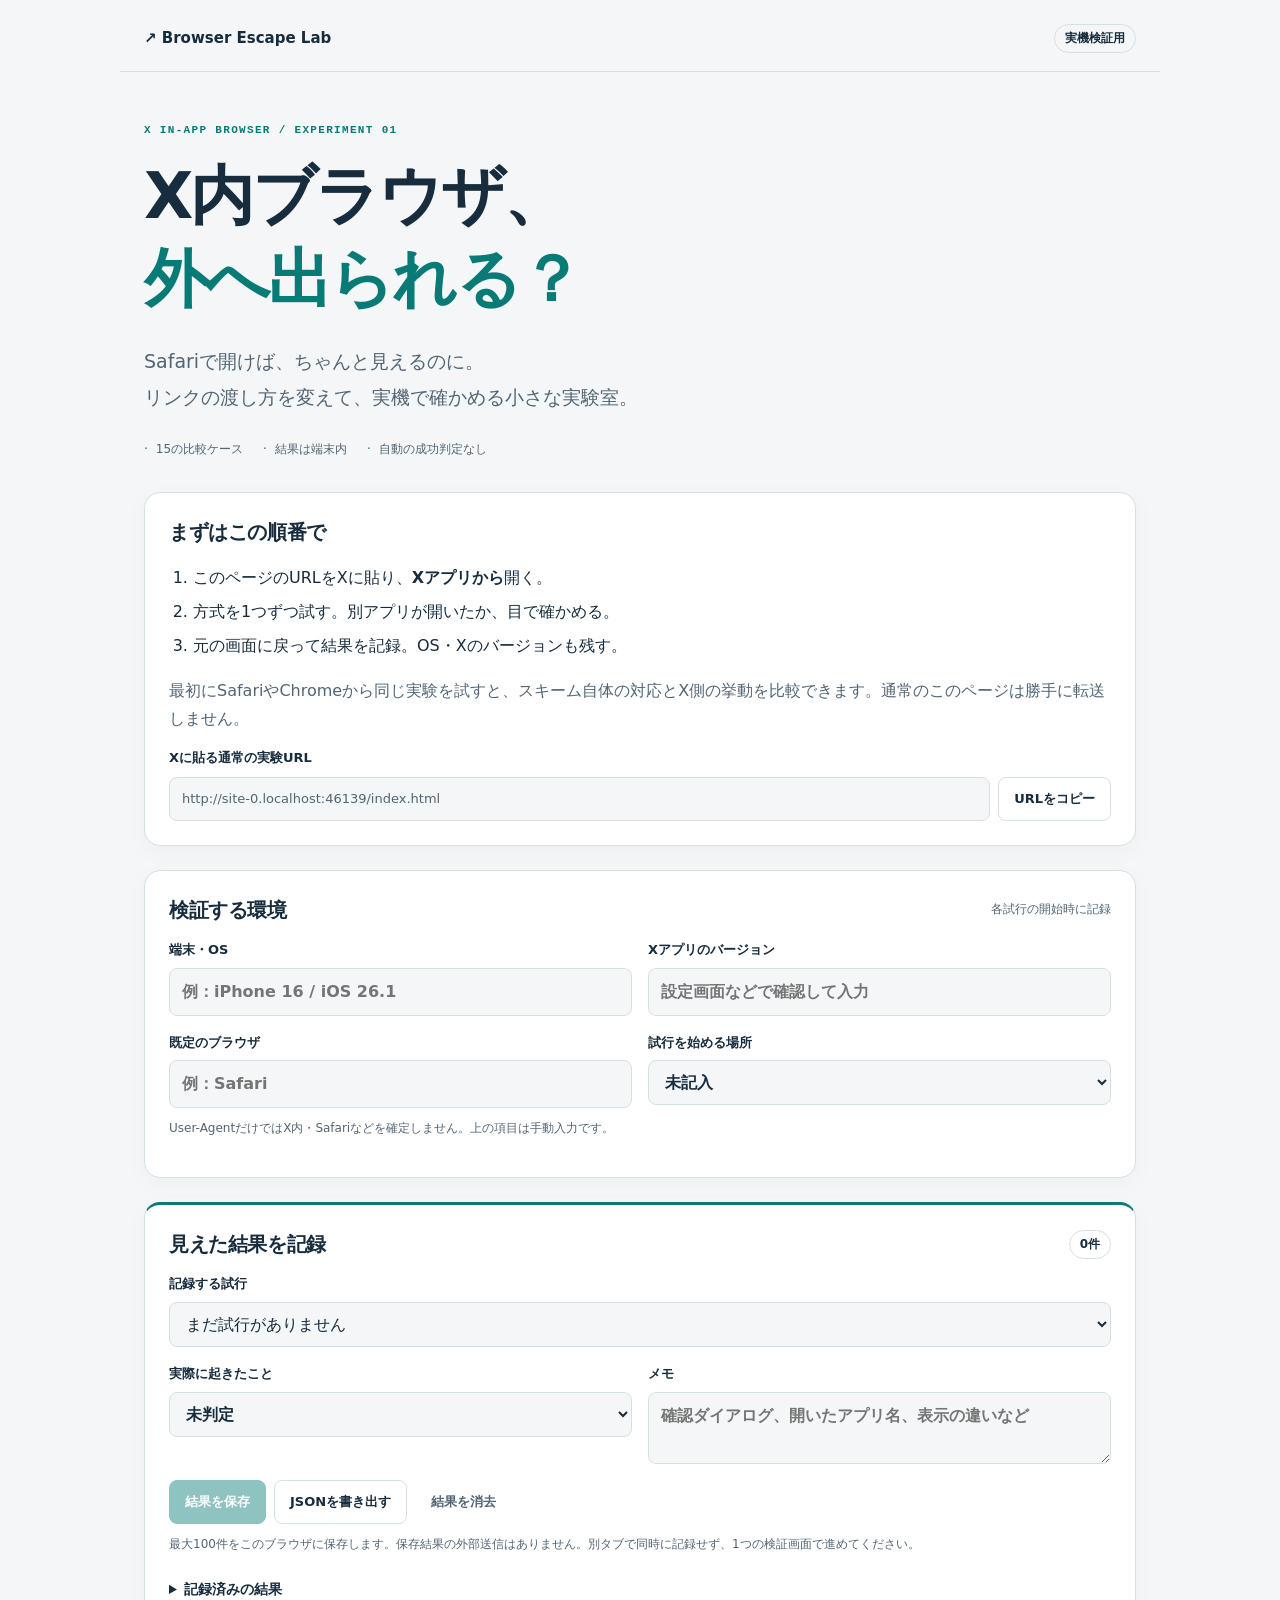
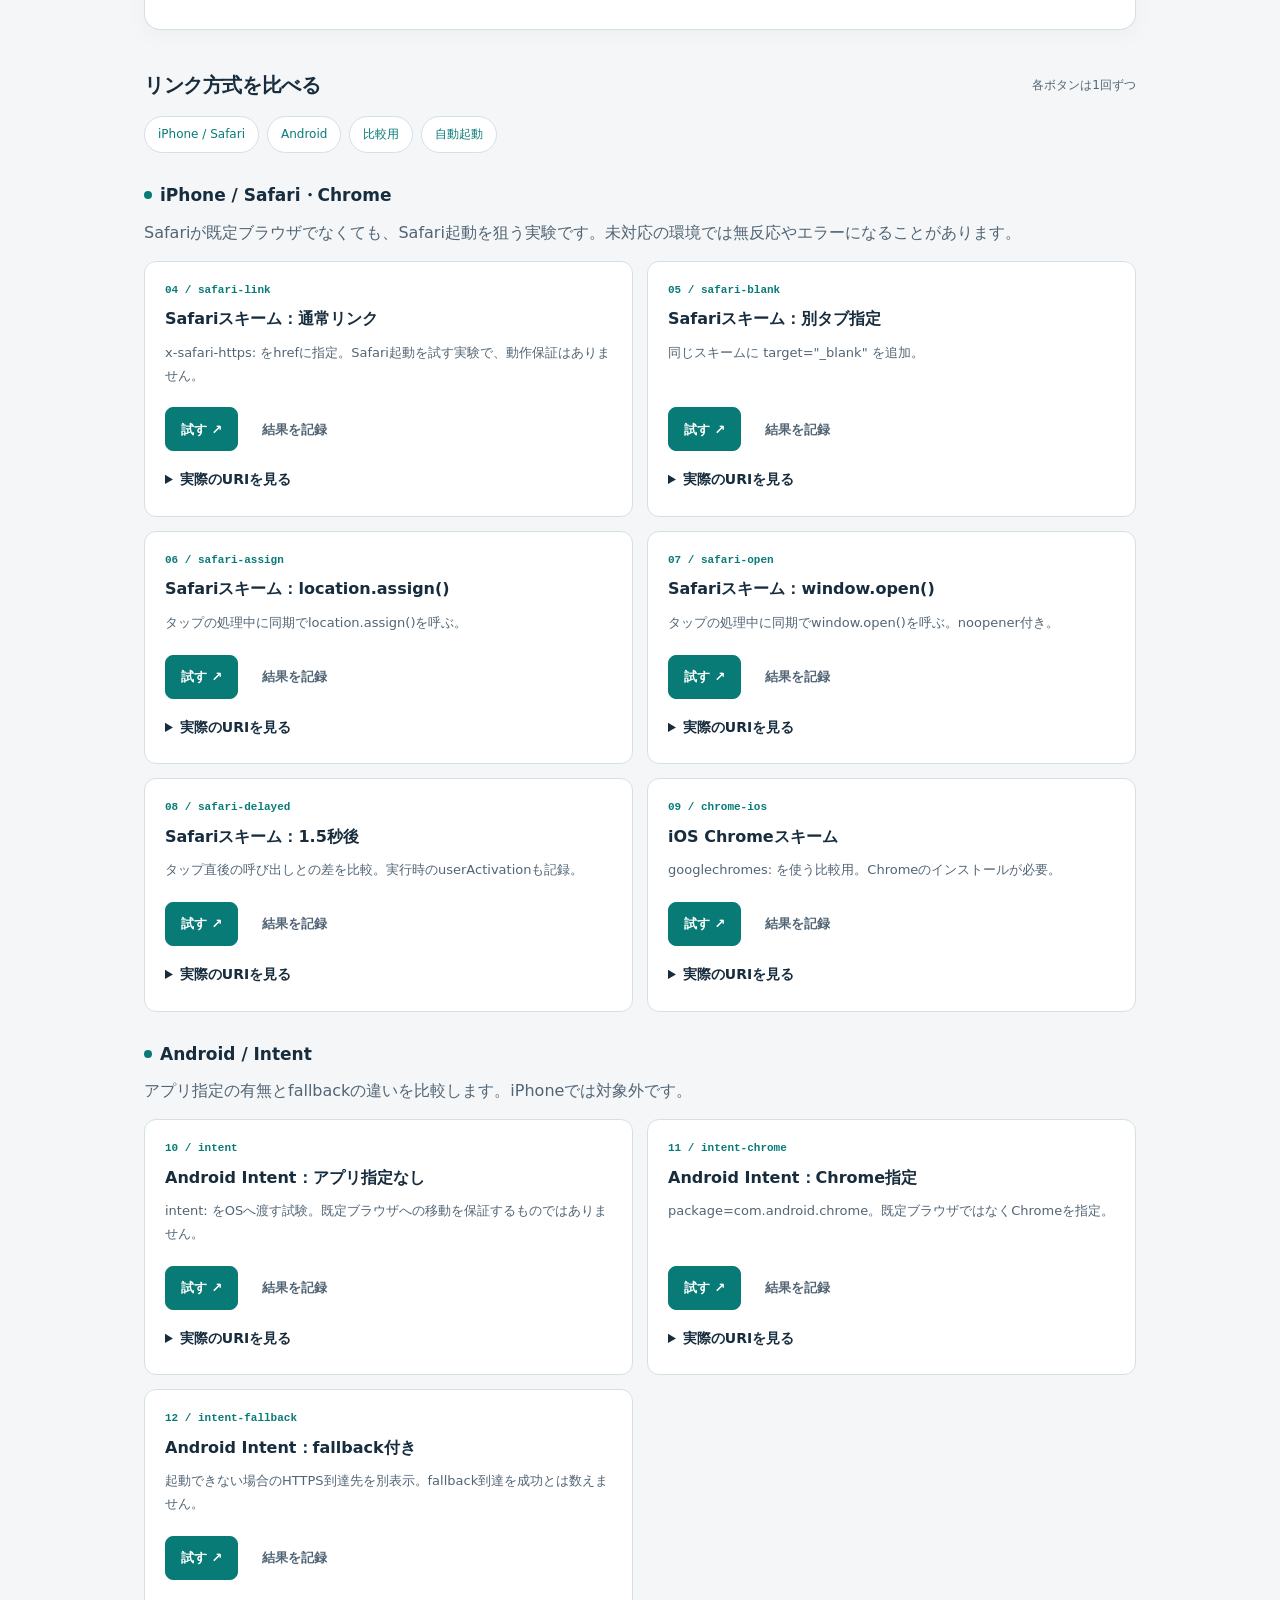
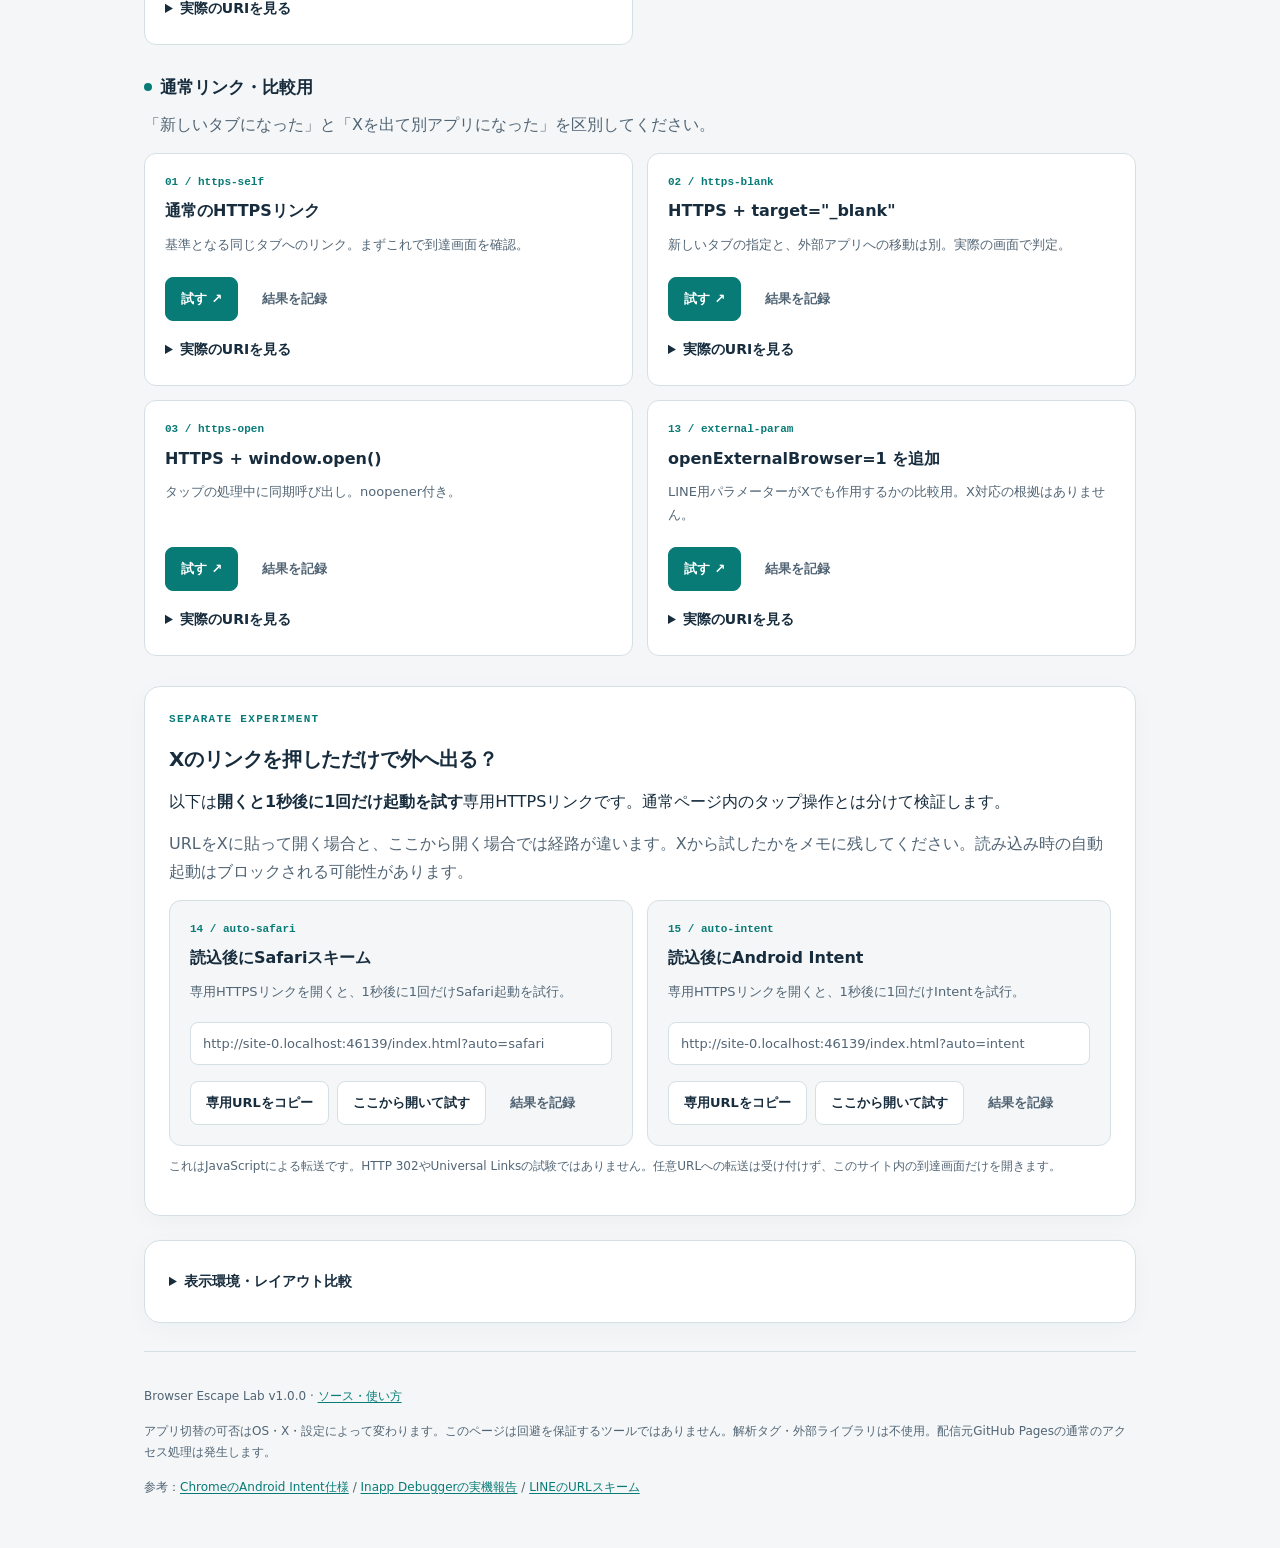
==== index.html @ 59edf7ed "feat: add 15-case browser escape lab with local reports and tests" ====
<!doctype html>
<html lang="ja">
<head>
  <meta charset="utf-8">
  <meta name="viewport" content="width=device-width, initial-scale=1, viewport-fit=cover">
  <meta name="color-scheme" content="light dark">
  <meta name="referrer" content="no-referrer">
  <meta name="description" content="Xのアプリ内ブラウザからSafariなどへ移動できるか、リンク方式ごとに実機で比較する実験ページ。結果は端末内に保存。">
  <meta property="og:title" content="X内ブラウザ、外へ出られる？ | Browser Escape Lab">
  <meta property="og:description" content="Safariスキーム・Android Intent・別タブ・自動転送を比較。成功を決めつけず、実機で確かめる15の実験。">
  <meta property="og:type" content="website">
  <meta name="twitter:card" content="summary">
  <title>X内ブラウザ、外へ出られる？ | Browser Escape Lab</title>
  <link rel="stylesheet" href="styles.css">
  <script src="core.js" defer></script>
  <script src="app.js" defer></script>
</head>
<body>
<a class="skip" href="#experiments">実験へ移動</a>
<header class="site-header wrap"><a class="brand" href="./">↗ Browser Escape Lab</a><span class="badge">実機検証用</span></header>
<main class="wrap">
  <section id="arrival" class="notice arrival" hidden aria-labelledby="arrival-title">
    <p class="eyebrow">DESTINATION</p><h2 id="arrival-title">確認ページに到達しました</h2>
    <p id="arrival-info"></p><p><strong>到達だけでは、外部ブラウザが開いた証明にはなりません。</strong>SafariやChromeが独立したアプリとして開いたか、画面やアプリ切替で確認してください。</p>
    <p>結果は元のX内ブラウザに戻って記録するのがおすすめです。ブラウザが変わると、保存済みの結果も共有されない場合があります。</p>
    <a id="back-to-lab" href="./">このブラウザで実験一覧を開く</a>
  </section>
  <section id="pending" class="notice pending" hidden aria-live="polite"><strong id="pending-message"></strong><button id="cancel-pending" type="button">予約した起動を中止</button></section>
  <p id="storage-warning" class="notice warning" hidden role="status">端末内への保存が使えません。この画面を離れると記録が失われるため、先にJSONをコピーしてください。</p>
  <noscript><p class="notice warning">実験と記録にはJavaScriptが必要です。まずXのメニューから外部ブラウザで開き、JavaScriptが使えるか確認してください。</p></noscript>
  <section class="hero">
    <p class="eyebrow">X IN-APP BROWSER / EXPERIMENT 01</p>
    <h1>X内ブラウザ、<br><span>外へ出られる？</span></h1>
    <p class="lead">Safariで開けば、ちゃんと見えるのに。<br>リンクの渡し方を変えて、実機で確かめる小さな実験室。</p>
    <div class="hero-meta"><span>15の比較ケース</span><span>結果は端末内</span><span>自動の成功判定なし</span></div>
  </section>
  <section class="panel" aria-labelledby="how-title">
    <h2 id="how-title">まずはこの順番で</h2>
    <ol class="steps"><li>このページのURLをXに貼り、<strong>Xアプリから</strong>開く。</li><li>方式を1つずつ試す。別アプリが開いたか、目で確かめる。</li><li>元の画面に戻って結果を記録。OS・Xのバージョンも残す。</li></ol>
    <p class="muted">最初にSafariやChromeから同じ実験を試すと、スキーム自体の対応とX側の挙動を比較できます。通常のこのページは勝手に転送しません。</p>
    <label for="share-url">Xに貼る通常の実験URL</label>
    <div class="copy-row"><input id="share-url" readonly><button id="copy-main" type="button">URLをコピー</button></div>
  </section>
  <section class="panel" aria-labelledby="environment-title">
    <div class="section-head"><h2 id="environment-title">検証する環境</h2><span class="caption">各試行の開始時に記録</span></div>
    <div class="fields">
      <label>端末・OS<input id="device" maxlength="200" placeholder="例：iPhone 16 / iOS 26.1"></label>
      <label>Xアプリのバージョン<input id="xVersion" maxlength="200" placeholder="設定画面などで確認して入力"></label>
      <label>既定のブラウザ<input id="defaultBrowser" maxlength="200" placeholder="例：Safari"></label>
      <label>試行を始める場所<select id="source"><option value="">未記入</option><option>Xアプリ</option><option>Safari</option><option>Chrome</option><option>その他</option></select></label>
    </div>
    <p class="muted small">User-AgentだけではX内・Safariなどを確定しません。上の項目は手動入力です。</p>
  </section>
  <section id="result-panel" class="panel result-panel" aria-labelledby="result-title">
    <div class="section-head"><h2 id="result-title">見えた結果を記録</h2><span id="result-count" class="badge">0件</span></div>
    <label for="attempt-select">記録する試行</label><select id="attempt-select"><option value="">まだ試行がありません</option></select>
    <div class="fields result-fields">
      <label>実際に起きたこと<select id="outcome"></select></label>
      <label>メモ<textarea id="note" maxlength="1000" rows="2" placeholder="確認ダイアログ、開いたアプリ名、表示の違いなど"></textarea></label>
    </div>
    <div class="actions"><button id="save-result" class="primary" type="button" disabled>結果を保存</button><button id="export" type="button">JSONを書き出す</button><button id="clear-results" class="text-button" type="button">結果を消去</button></div>
    <p class="muted small">最大100件をこのブラウザに保存します。保存結果の外部送信はありません。別タブで同時に記録せず、1つの検証画面で進めてください。</p>
    <details><summary>記録済みの結果</summary><div id="history" class="history"></div></details>
    <section id="export-report" hidden><h3>結果JSON</h3><p class="muted small">端末情報・入力したメモも含まれます。共有前に内容を確認してください。ダウンロードできない場合は本文をコピーできます。</p><textarea id="report-text" readonly rows="9" spellcheck="false" aria-label="結果のJSON"></textarea><div class="actions"><button id="copy-report" type="button">JSONをコピー</button><button id="download-report" type="button">JSONをダウンロード</button></div></section>
  </section>
  <section id="experiments" aria-labelledby="experiments-title">
    <div class="section-head"><h2 id="experiments-title">リンク方式を比べる</h2><span class="caption">各ボタンは1回ずつ</span></div>
    <nav class="jump-nav" aria-label="実験カテゴリ"><a href="#ios">iPhone / Safari</a><a href="#android">Android</a><a href="#control">比較用</a><a href="#automatic">自動起動</a></nav>
    <section id="ios" class="test-group"><h3><span class="group-dot"></span>iPhone / Safari・Chrome</h3><p class="muted">Safariが既定ブラウザでなくても、Safari起動を狙う実験です。未対応の環境では無反応やエラーになることがあります。</p><div id="ios-cases" class="case-grid"></div></section>
    <section id="android" class="test-group"><h3><span class="group-dot"></span>Android / Intent</h3><p class="muted">アプリ指定の有無とfallbackの違いを比較します。iPhoneでは対象外です。</p><div id="android-cases" class="case-grid"></div></section>
    <section id="control" class="test-group"><h3><span class="group-dot"></span>通常リンク・比較用</h3><p class="muted">「新しいタブになった」と「Xを出て別アプリになった」を区別してください。</p><div id="control-cases" class="case-grid"></div></section>
  </section>
  <section id="automatic" class="panel" aria-labelledby="auto-title">
    <p class="eyebrow">SEPARATE EXPERIMENT</p><h2 id="auto-title">Xのリンクを押しただけで外へ出る？</h2>
    <p>以下は<strong>開くと1秒後に1回だけ起動を試す</strong>専用HTTPSリンクです。通常ページ内のタップ操作とは分けて検証します。</p>
    <p class="muted">URLをXに貼って開く場合と、ここから開く場合では経路が違います。Xから試したかをメモに残してください。読み込み時の自動起動はブロックされる可能性があります。</p>
    <div id="auto-cases" class="case-grid"></div>
    <p class="muted small">これはJavaScriptによる転送です。HTTP 302やUniversal Linksの試験ではありません。任意URLへの転送は受け付けず、このサイト内の到達画面だけを開きます。</p>
  </section>
  <details class="panel"><summary>表示環境・レイアウト比較</summary><p class="muted">同じURLをX内とSafariで開き、値を比較してください。これだけで表示崩れの原因は特定できません。</p><pre id="diagnostics"></pre><div class="viewport-probes" aria-label="30vhと30dvhの高さ比較"><div id="vh-probe">30vh</div><div id="dvh-probe">30dvh</div></div><label>キーボード表示時の比較<input placeholder="ここをタップして高さの変化を確認"></label></details>
  <footer class="footer"><p>Browser Escape Lab <span id="version"></span> · <a href="https://github.com/H4M4CHi-ttr/x-external-browser" rel="noopener" target="_blank">ソース・使い方</a></p><p>アプリ切替の可否はOS・X・設定によって変わります。このページは回避を保証するツールではありません。解析タグ・外部ライブラリは不使用。配信元GitHub Pagesの通常のアクセス処理は発生します。</p><p class="small">参考：<a href="https://developer.chrome.com/docs/android/intents" target="_blank" rel="noopener">ChromeのAndroid Intent仕様</a> / <a href="https://github.com/shalanah/inapp-debugger" target="_blank" rel="noopener">Inapp Debuggerの実機報告</a> / <a href="https://developers.line.biz/ja/docs/line-login/using-line-url-scheme/" target="_blank" rel="noopener">LINEのURLスキーム</a></p></footer>
</main>
<p id="status" class="toast" role="status" aria-live="polite" hidden></p>
</body>
</html>
---- styles.css ----
:root { color-scheme:light dark; --bg:#f4f6f7; --surface:#fff; --ink:#172c3d; --muted:#526575; --line:#d5e0e5; --accent:#087b77; --tint:#e8f5f1; --warning:#fff1d5; --shadow:0 6px 24px #193a4a08; font-family:system-ui,-apple-system,BlinkMacSystemFont,"Segoe UI",sans-serif; }
* { box-sizing:border-box; }
html { scroll-padding-top:1rem; }
body { margin:0; background:var(--bg); color:var(--ink); line-height:1.75; -webkit-text-size-adjust:100%; }
[hidden] { display:none!important; }
a { color:var(--accent); text-underline-offset:.2em; }
a, button, input, select, textarea { -webkit-tap-highlight-color:transparent; }
:focus-visible { outline:3px solid var(--accent); outline-offset:4px; }
.wrap { max-width:1040px; margin:auto; padding-left:max(24px,env(safe-area-inset-left)); padding-right:max(24px,env(safe-area-inset-right)); }
.site-header { display:flex; align-items:center; justify-content:space-between; gap:12px; padding-top:24px; padding-bottom:18px; border-bottom:1px solid var(--line); }
.brand { font-size:15px; font-weight:750; text-decoration:none; color:var(--ink); }
.badge { display:inline-block; border:1px solid var(--line); border-radius:99px; padding:3px 10px; font-size:12px; font-weight:650; white-space:nowrap; }
.hero { padding:50px 0 32px; }
.eyebrow { font:700 11px/1.5 ui-monospace,monospace; letter-spacing:.12em; color:var(--accent); margin:0 0 16px; }
h1 { font-size:clamp(36px,6.2vw,64px); line-height:1.3; letter-spacing:-.045em; margin:0 0 22px; }
h1 span { color:var(--accent); }
.lead { font-size:clamp(15px,2vw,19px); color:var(--muted); line-height:1.9; }
.hero-meta { display:flex; flex-wrap:wrap; gap:8px 20px; font-size:12px; color:var(--muted); margin-top:24px; }
.hero-meta span::before { content:"·"; color:var(--accent); margin-right:8px; }
h2 { font-size:20px; letter-spacing:-.02em; margin:0 0 14px; line-height:1.5; }
h3 { font-size:17px; margin:0 0 10px; line-height:1.5; }
p { margin:10px 0 14px; }
.panel { background:var(--surface); border:1px solid var(--line); border-radius:16px; padding:24px; margin:0 0 24px; box-shadow:var(--shadow); min-width:0; }
.muted,.caption { color:var(--muted); }
.small,.caption { font-size:12px; }
.steps { padding-left:1.5em; margin:0 0 14px; }
.steps li { padding:3px 0; }
.fields { display:grid; grid-template-columns:repeat(2,minmax(0,1fr)); gap:16px; }
label { display:block; font-size:13px; font-weight:600; }
input,select,textarea { display:block; width:100%; min-width:0; padding:11px 12px; border:1px solid var(--line); background:var(--bg); color:var(--ink); border-radius:8px; margin:6px 0 0; font:inherit; font-size:16px; line-height:1.5; }
textarea { resize:vertical; }
input[readonly] { color:var(--muted); font-size:13px; }
button,.button { display:inline-flex; align-items:center; justify-content:center; min-height:44px; padding:9px 15px; border:1px solid var(--line); border-radius:8px; color:var(--ink); background:var(--surface); font:600 13px/1.5 system-ui,sans-serif; text-decoration:none; cursor:pointer; }
button:hover,.button:hover { border-color:var(--accent); }
button:disabled { opacity:.45; cursor:not-allowed; }
button.primary,.button.primary { color:#fff; background:var(--accent); border-color:var(--accent); }
.text-button { border-color:transparent; color:var(--muted); background:transparent; }
.copy-row { display:flex; align-items:stretch; gap:8px; }
.copy-row input { flex:1; margin:0; }
.copy-row button { flex-shrink:0; }
.copy-row { margin-top:7px; }
.section-head { display:flex; align-items:center; justify-content:space-between; flex-wrap:wrap; gap:8px; margin-bottom:14px; }
.section-head h2 { margin:0; }
.result-panel { border-top:3px solid var(--accent); }
.result-fields { margin-top:16px; }
.actions { display:flex; flex-wrap:wrap; gap:8px; margin:16px 0 0; }
summary { cursor:pointer; font-size:14px; font-weight:650; padding:4px 0; }
details { margin-top:18px; }
#experiments { padding-top:16px; }
.jump-nav { display:flex; flex-wrap:wrap; gap:8px; margin:16px 0 26px; }
.jump-nav a { border:1px solid var(--line); border-radius:99px; padding:7px 13px; font-size:12px; text-decoration:none; background:var(--surface); }
.test-group { margin:30px 0; scroll-margin-top:20px; }
.group-dot { display:inline-block; width:8px; height:8px; border-radius:50%; background:var(--accent); margin:0 8px 2px 0; }
.case-grid { display:grid; grid-template-columns:repeat(2,minmax(0,1fr)); gap:14px; }
.case-card,.auto-card { min-width:0; background:var(--surface); border:1px solid var(--line); border-radius:12px; padding:20px; display:flex; flex-direction:column; }
.case-number { font:650 11px/1.5 ui-monospace,monospace; color:var(--accent); margin-bottom:8px; }
.case-card h4,.auto-card h4 { margin:0; font-size:16px; line-height:1.6; overflow-wrap:anywhere; }
.case-card p,.auto-card p { font-size:13px; color:var(--muted); margin-bottom:12px; }
.case-card .actions { margin-top:auto; padding-top:8px; }
.case-card details { margin-top:12px; }
.case-card code,.auto-card code { display:block; font-size:11px; line-height:1.7; overflow-wrap:anywhere; white-space:pre-wrap; padding-top:6px; }
.auto-card { background:var(--bg); }
.auto-card input { background:var(--surface); }
.notice { border:1px solid var(--line); background:var(--tint); padding:20px; border-radius:12px; margin:24px 0; font-size:14px; }
.warning { background:var(--warning); }
.pending { display:flex; flex-wrap:wrap; align-items:center; justify-content:space-between; gap:12px; }
.history-item { border-bottom:1px solid var(--line); padding:12px 0; font-size:13px; overflow-wrap:anywhere; }
.history-item p { margin:4px 0; white-space:pre-wrap; }
pre { background:var(--bg); border:1px solid var(--line); border-radius:8px; padding:12px; font:12px/1.7 ui-monospace,monospace; white-space:pre-wrap; overflow-wrap:anywhere; }
.viewport-probes { display:flex; gap:12px; align-items:flex-start; margin:16px 0; }
.viewport-probes div { width:50%; background:var(--tint); border:1px dashed var(--accent); padding:12px; font-size:13px; }
#vh-probe { height:30vh; } #dvh-probe { height:30vh; height:30dvh; }
.footer { color:var(--muted); font-size:12px; padding:24px 0 max(36px,env(safe-area-inset-bottom)); border-top:1px solid var(--line); margin-top:28px; }
.toast { position:fixed; bottom:max(18px,env(safe-area-inset-bottom)); left:50%; transform:translateX(-50%); max-width:calc(100% - 32px); width:max-content; padding:12px 18px; margin:0; border:1px solid var(--line); background:var(--ink); color:var(--bg); border-radius:10px; font-size:13px; z-index:10; }
.skip { position:absolute; left:16px; top:-80px; z-index:20; background:var(--surface); padding:10px; }
.skip:focus { top:10px; }
@media (max-width:600px) {
  .wrap { padding-left:max(16px,env(safe-area-inset-left)); padding-right:max(16px,env(safe-area-inset-right)); }
  .hero { padding-top:34px; } .panel { padding:18px; border-radius:12px; }
  .fields,.case-grid { grid-template-columns:1fr; } .case-card,.auto-card { padding:18px; }
  .copy-row { flex-wrap:wrap; } .copy-row input { flex-basis:100%; }
  .site-header .badge { font-size:10px; } .brand { font-size:13px; }
  .hero-meta { gap:8px 12px; font-size:11px; }
}
@media (prefers-color-scheme:dark) {
  :root { --bg:#101a21; --surface:#17252e; --ink:#e3eef3; --muted:#b2c4cf; --line:#344752; --accent:#51c7b8; --tint:#183b36; --warning:#43371e; --shadow:none; }
  button.primary,.button.primary { color:#102723; }
}
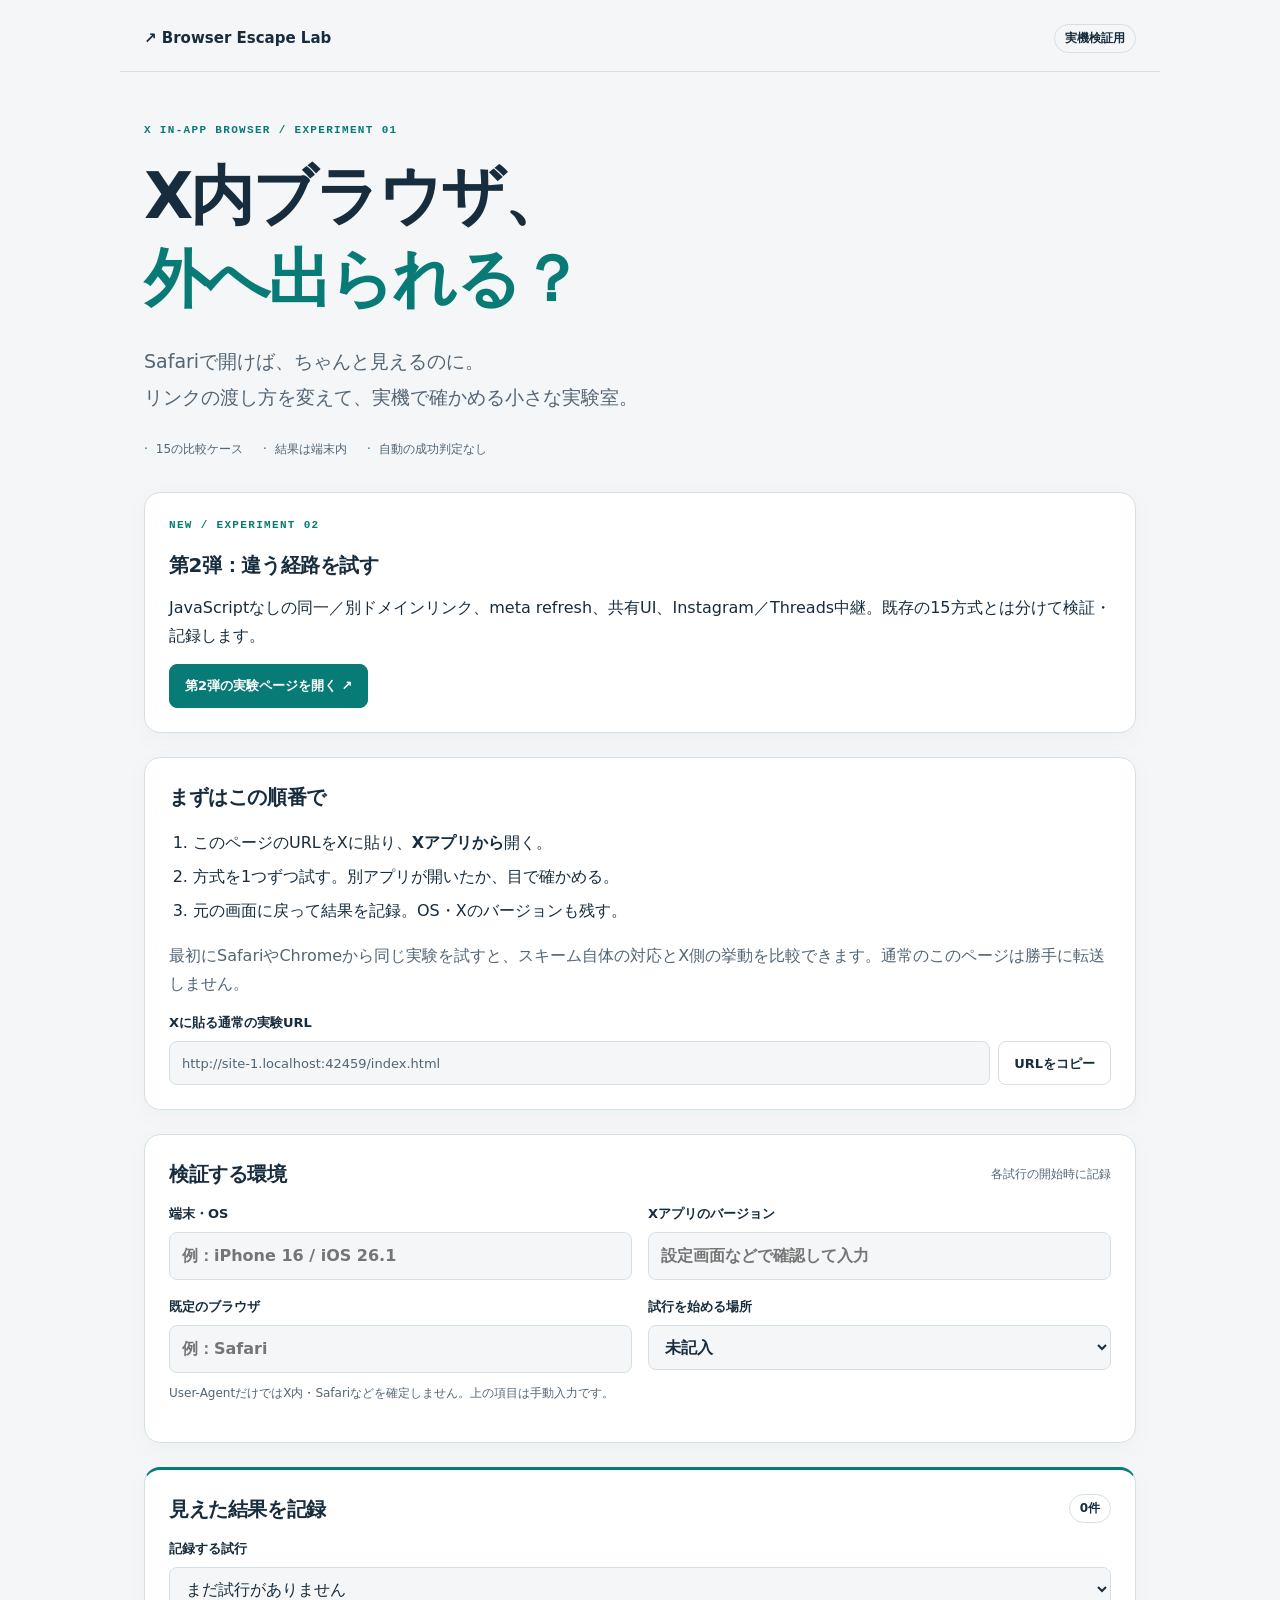
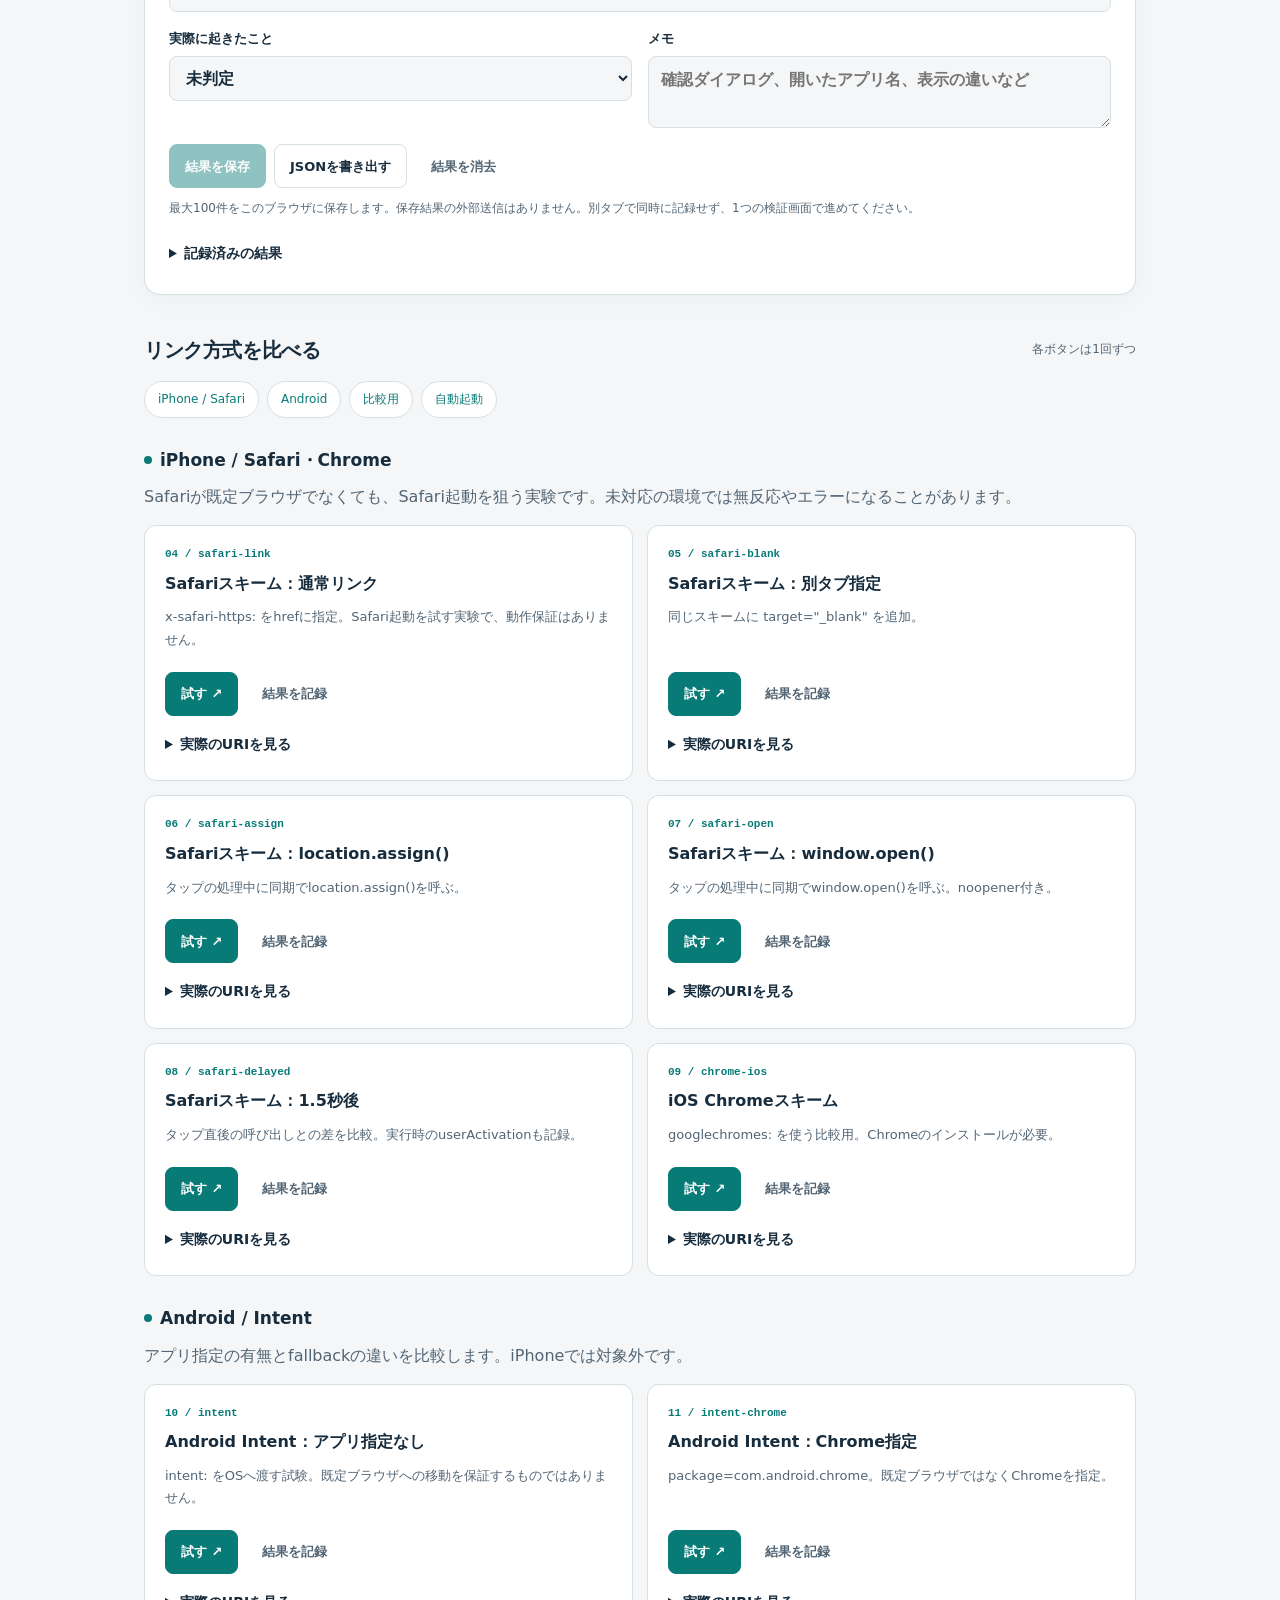
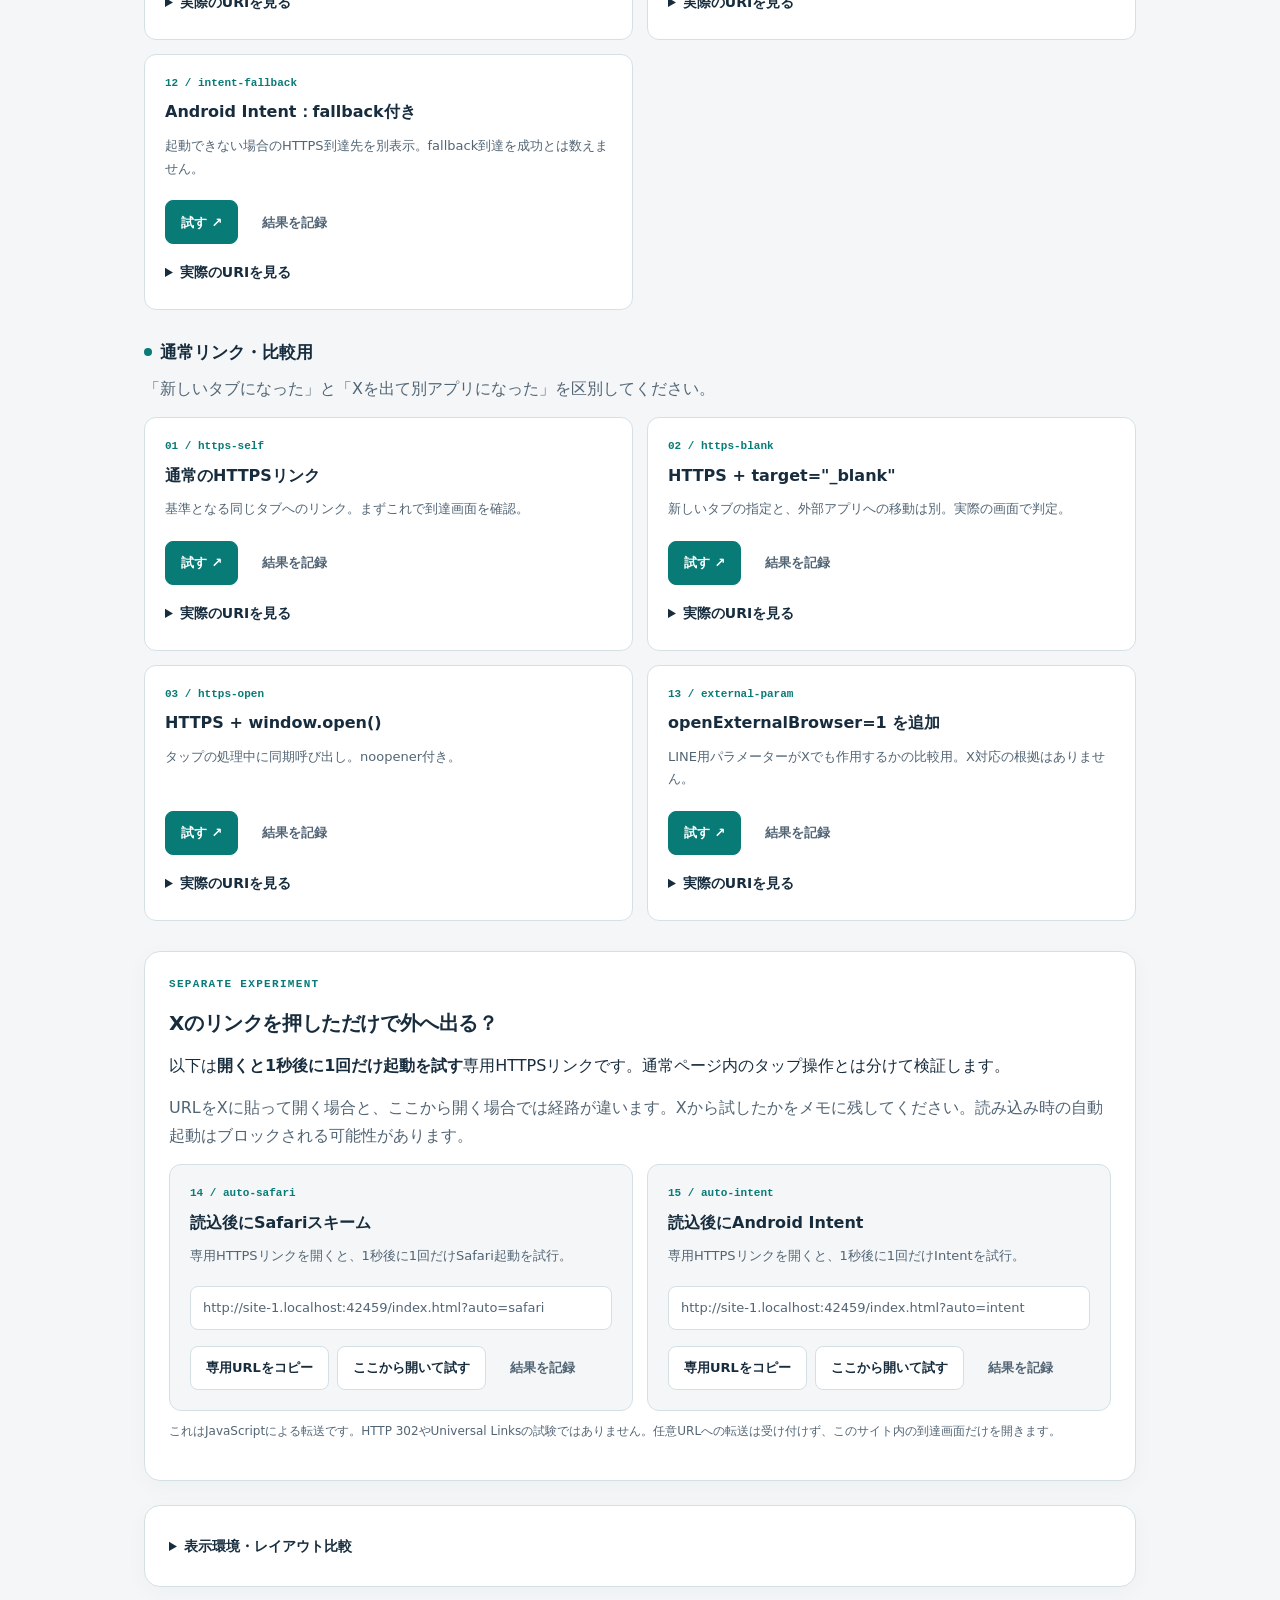
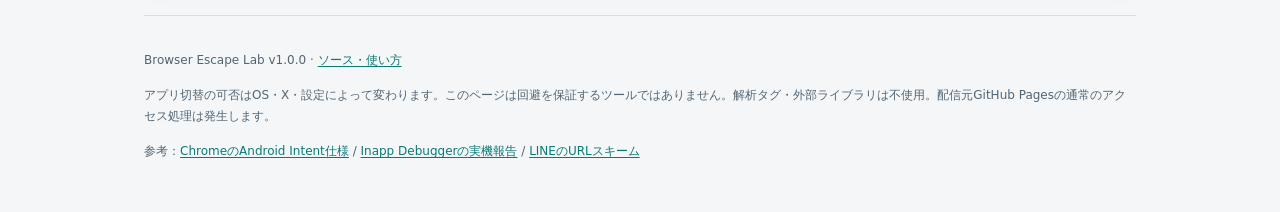
==== commit 1d37084c: "feat: add second-round browser escape experiments" ====
--- a/index.html
+++ b/index.html
@@ -33,6 +33,11 @@
     <h1>X内ブラウザ、<br><span>外へ出られる？</span></h1>
     <p class="lead">Safariで開けば、ちゃんと見えるのに。<br>リンクの渡し方を変えて、実機で確かめる小さな実験室。</p>
     <div class="hero-meta"><span>15の比較ケース</span><span>結果は端末内</span><span>自動の成功判定なし</span></div>
+  </section>
+  <section class="panel" aria-labelledby="round2-title">
+    <p class="eyebrow">NEW / EXPERIMENT 02</p><h2 id="round2-title">第2弾：違う経路を試す</h2>
+    <p>JavaScriptなしの同一／別ドメインリンク、meta refresh、共有UI、Instagram／Threads中継。既存の15方式とは分けて検証・記録します。</p>
+    <a class="button primary" href="round2/">第2弾の実験ページを開く ↗</a>
   </section>
   <section class="panel" aria-labelledby="how-title">
     <h2 id="how-title">まずはこの順番で</h2>
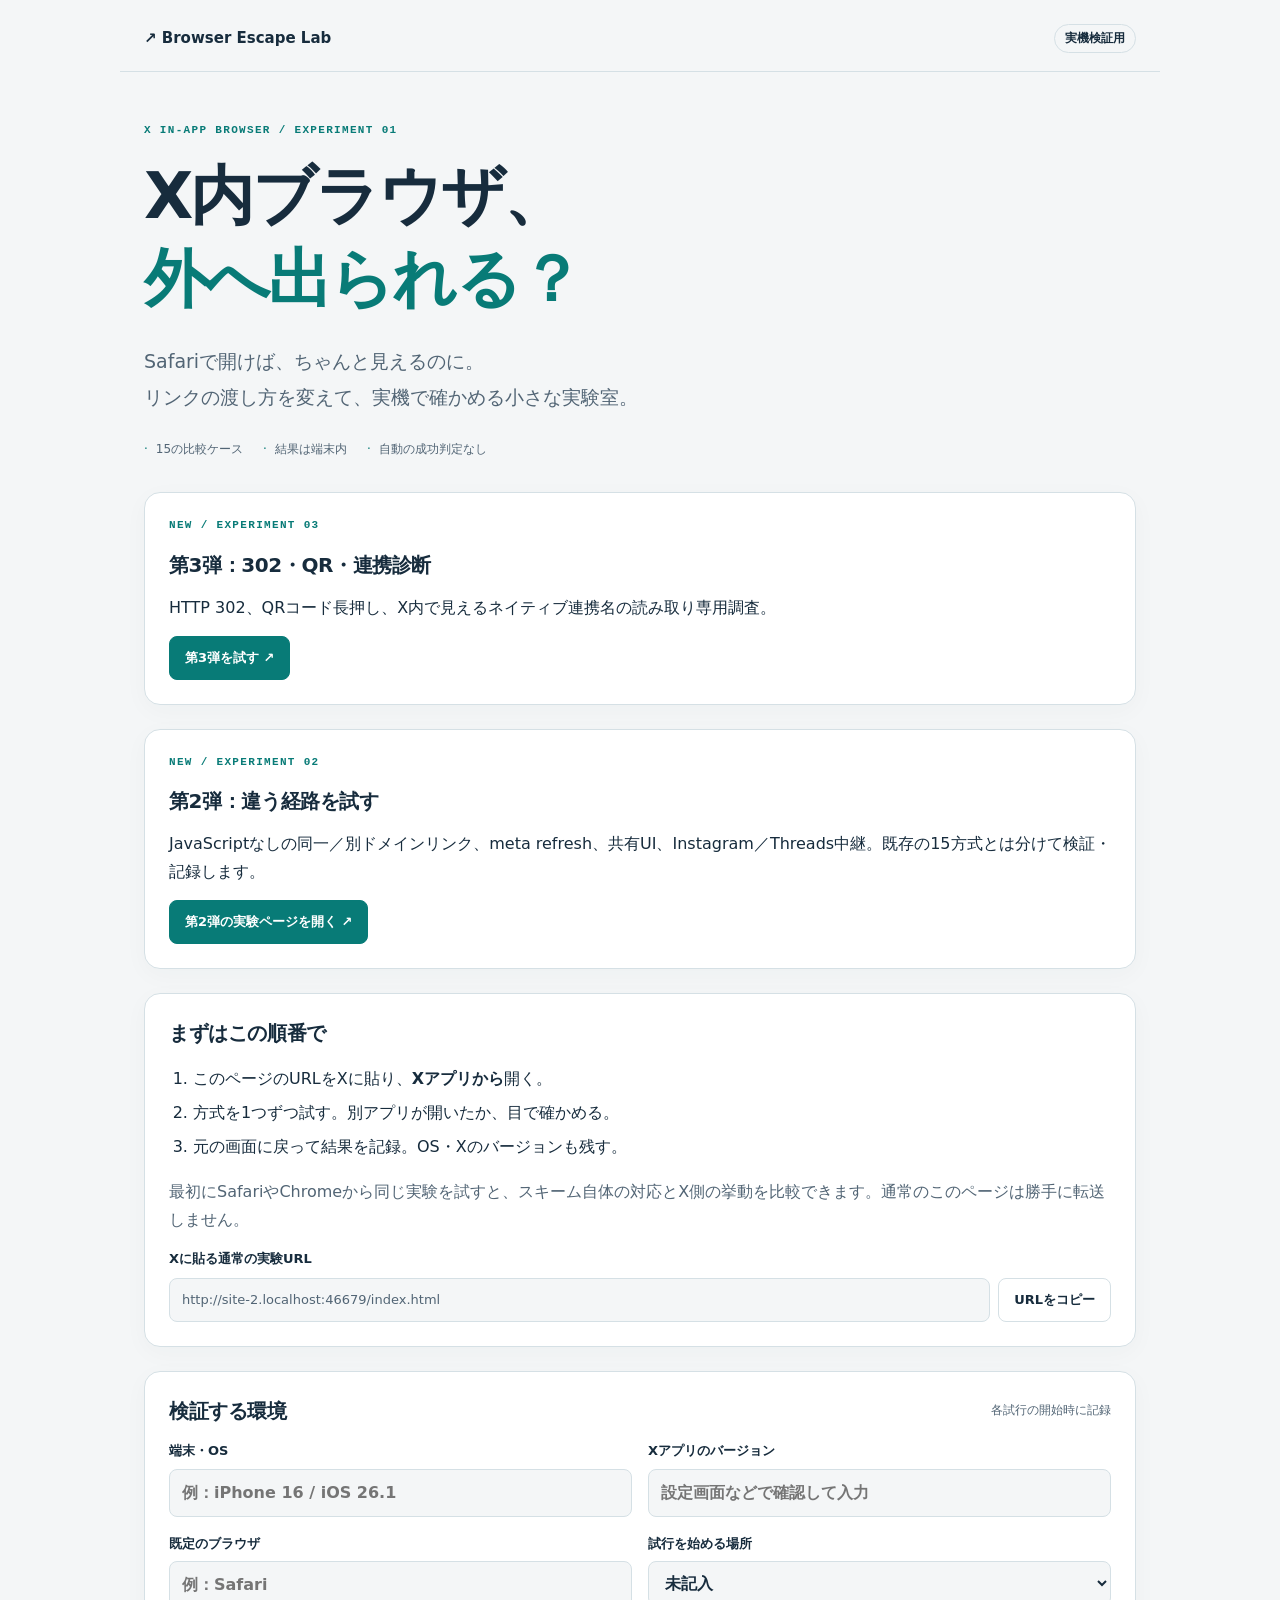
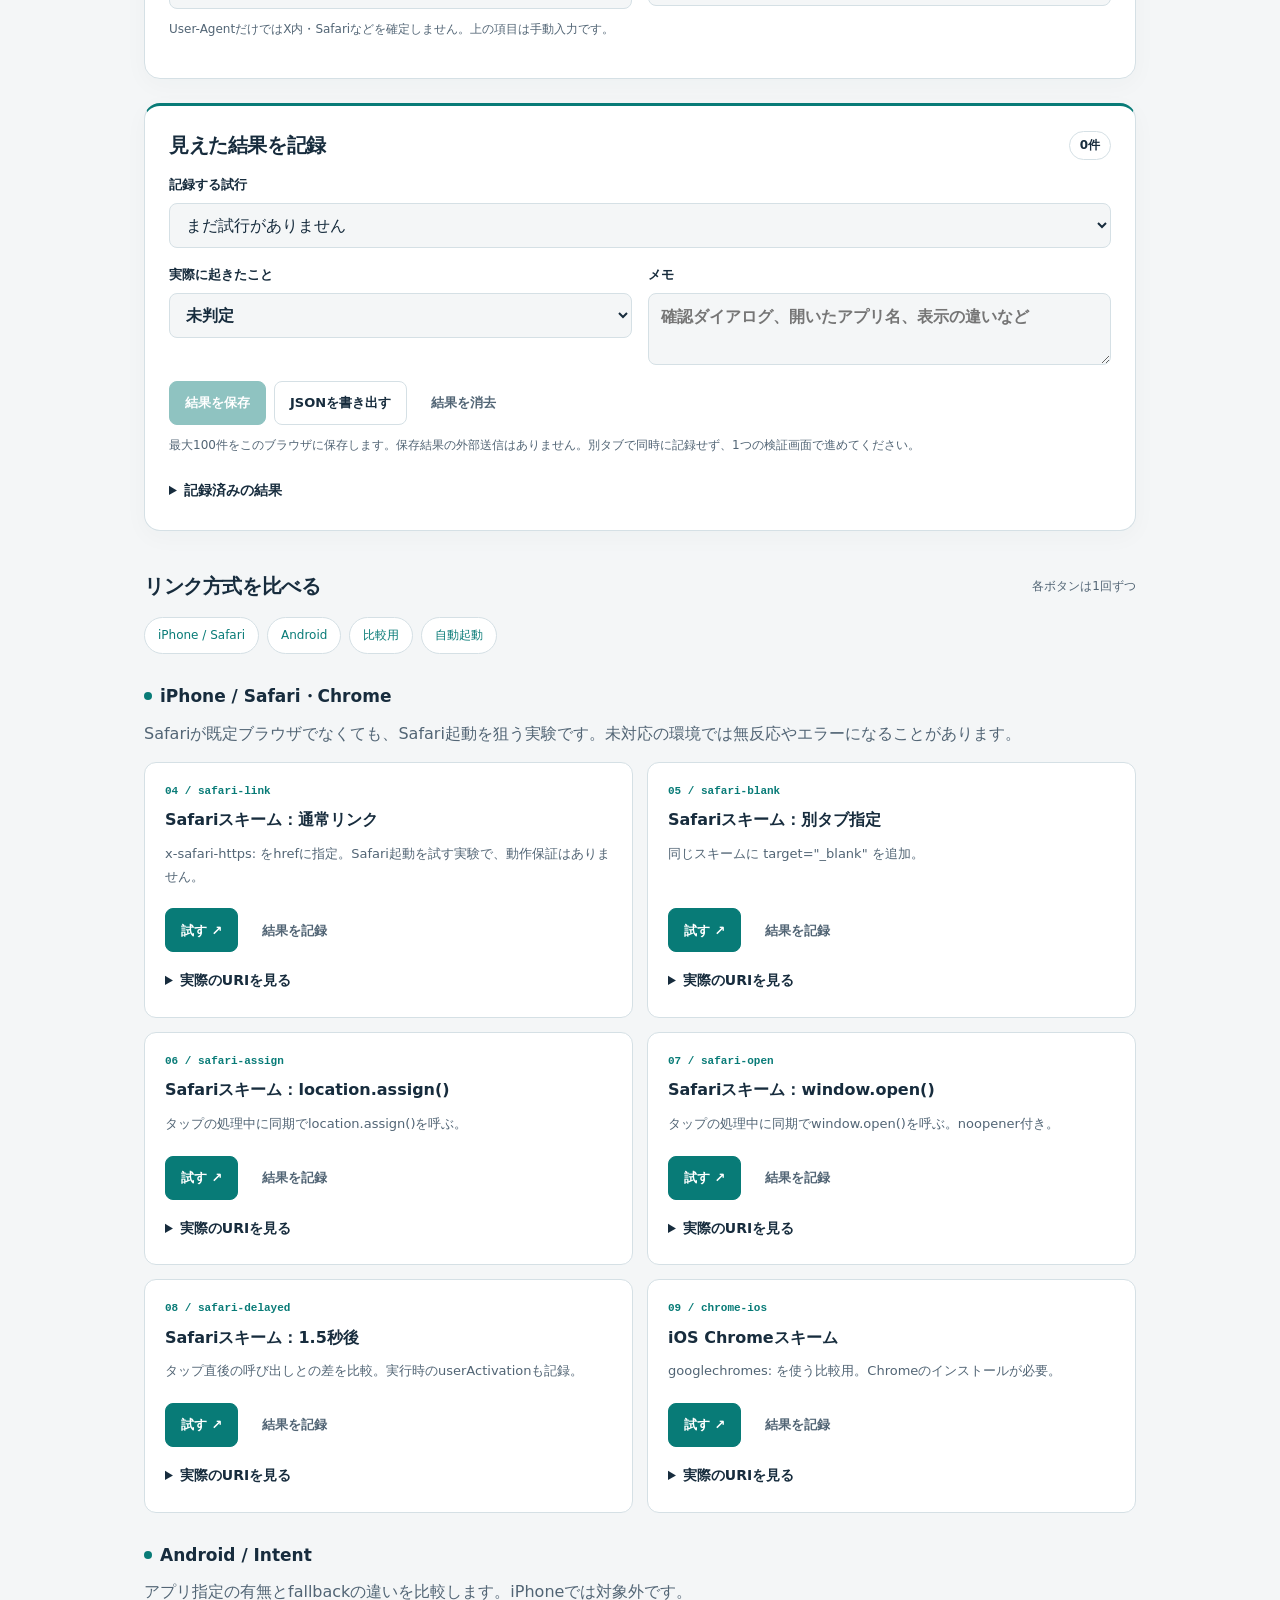
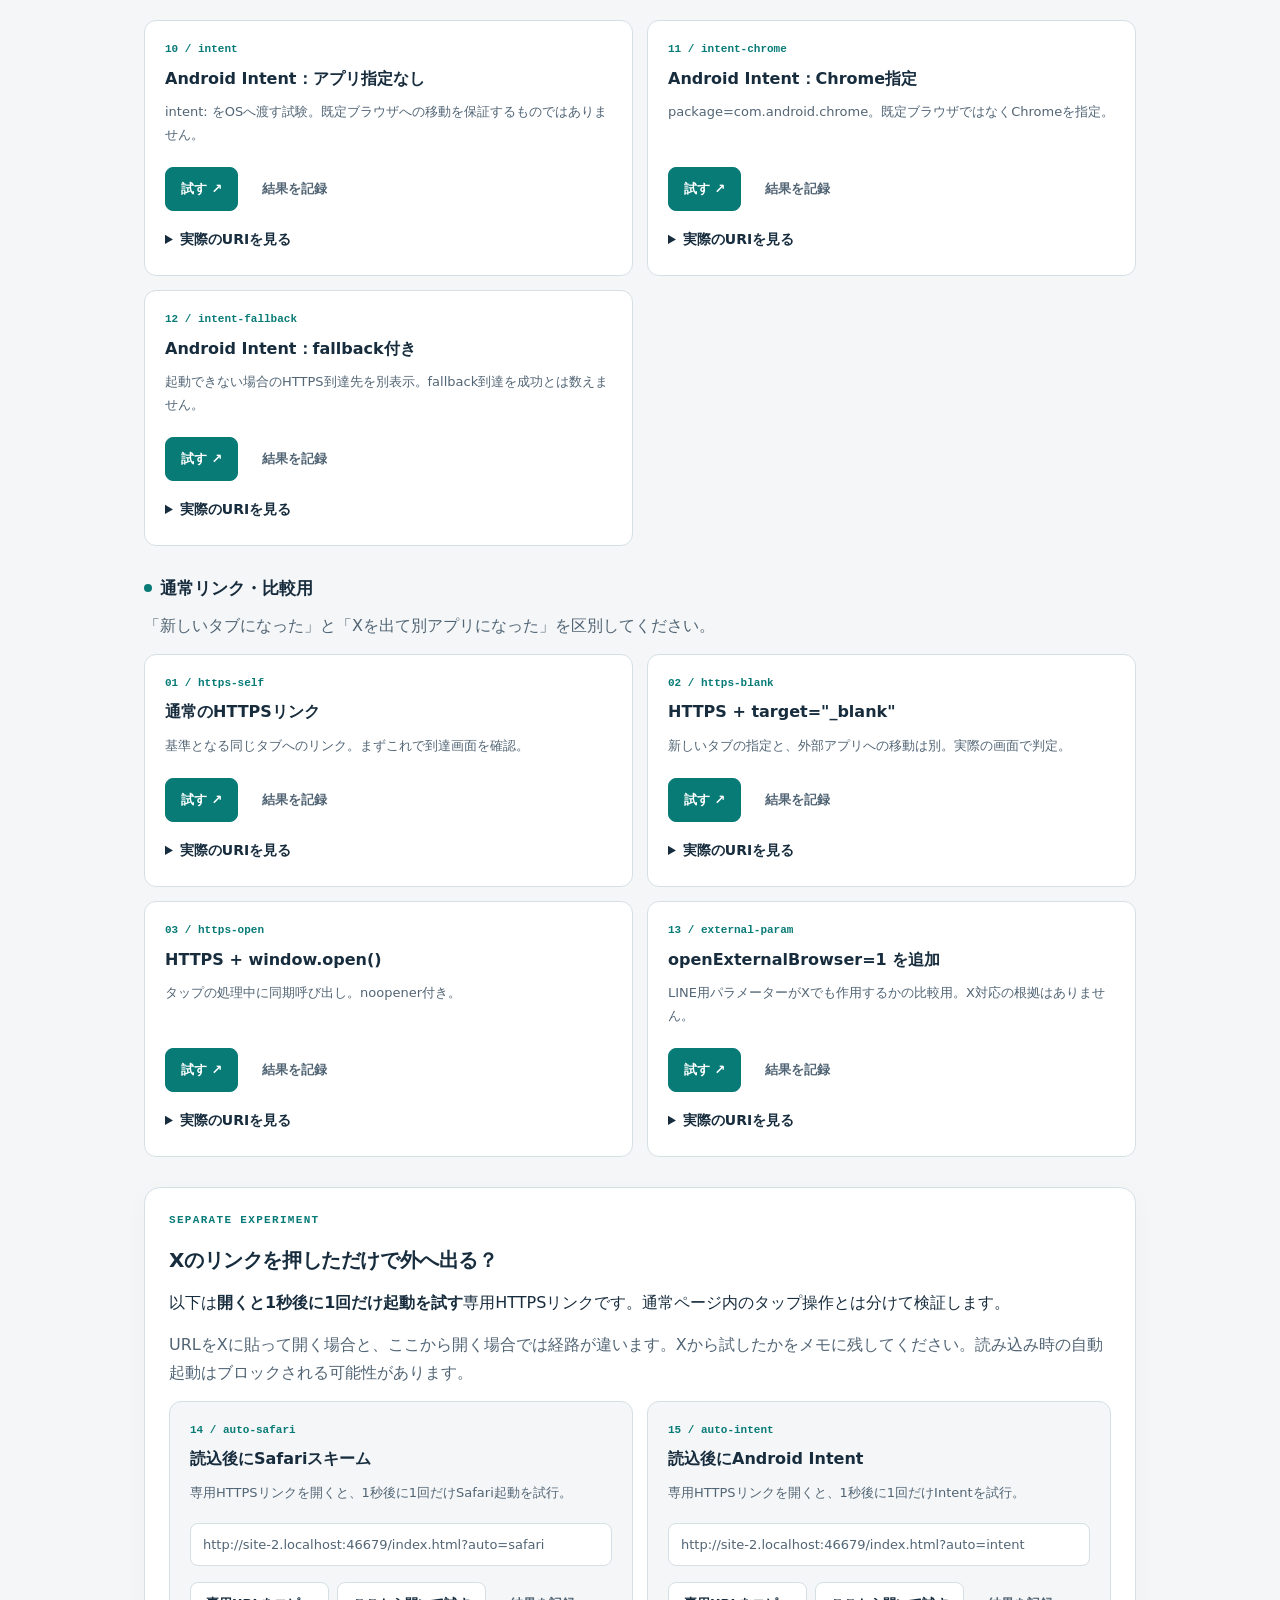
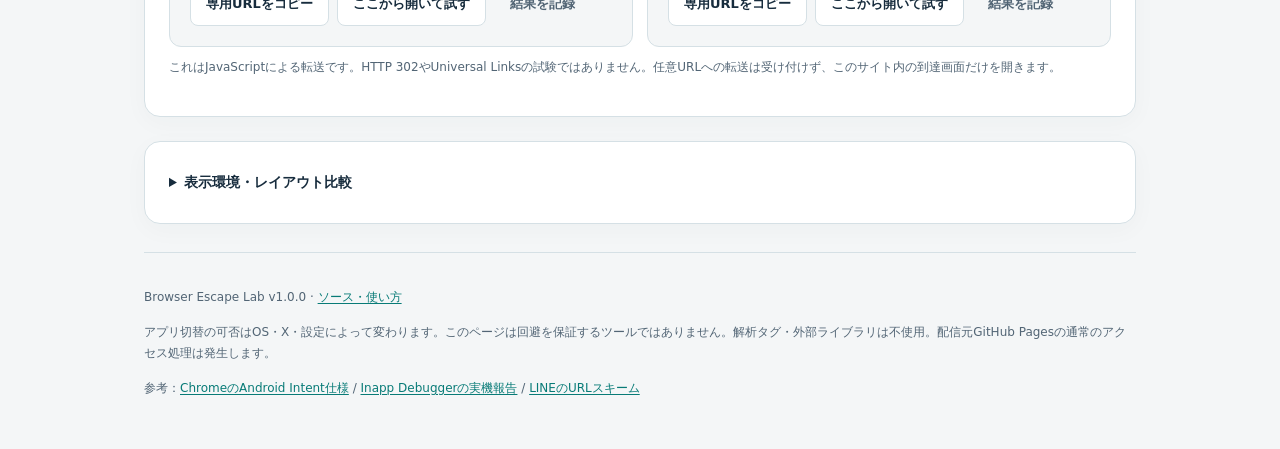
==== commit bda9761f: "feat: add third-round HTTP 302, QR and passive bridge experiments" ====
--- a/index.html
+++ b/index.html
@@ -33,6 +33,11 @@
     <h1>X内ブラウザ、<br><span>外へ出られる？</span></h1>
     <p class="lead">Safariで開けば、ちゃんと見えるのに。<br>リンクの渡し方を変えて、実機で確かめる小さな実験室。</p>
     <div class="hero-meta"><span>15の比較ケース</span><span>結果は端末内</span><span>自動の成功判定なし</span></div>
+  </section>
+  <section class="panel" aria-labelledby="round3-title">
+    <p class="eyebrow">NEW / EXPERIMENT 03</p><h2 id="round3-title">第3弾：302・QR・連携診断</h2>
+    <p>HTTP 302、QRコード長押し、X内で見えるネイティブ連携名の読み取り専用調査。</p>
+    <a class="button primary" href="round3/">第3弾を試す ↗</a>
   </section>
   <section class="panel" aria-labelledby="round2-title">
     <p class="eyebrow">NEW / EXPERIMENT 02</p><h2 id="round2-title">第2弾：違う経路を試す</h2>
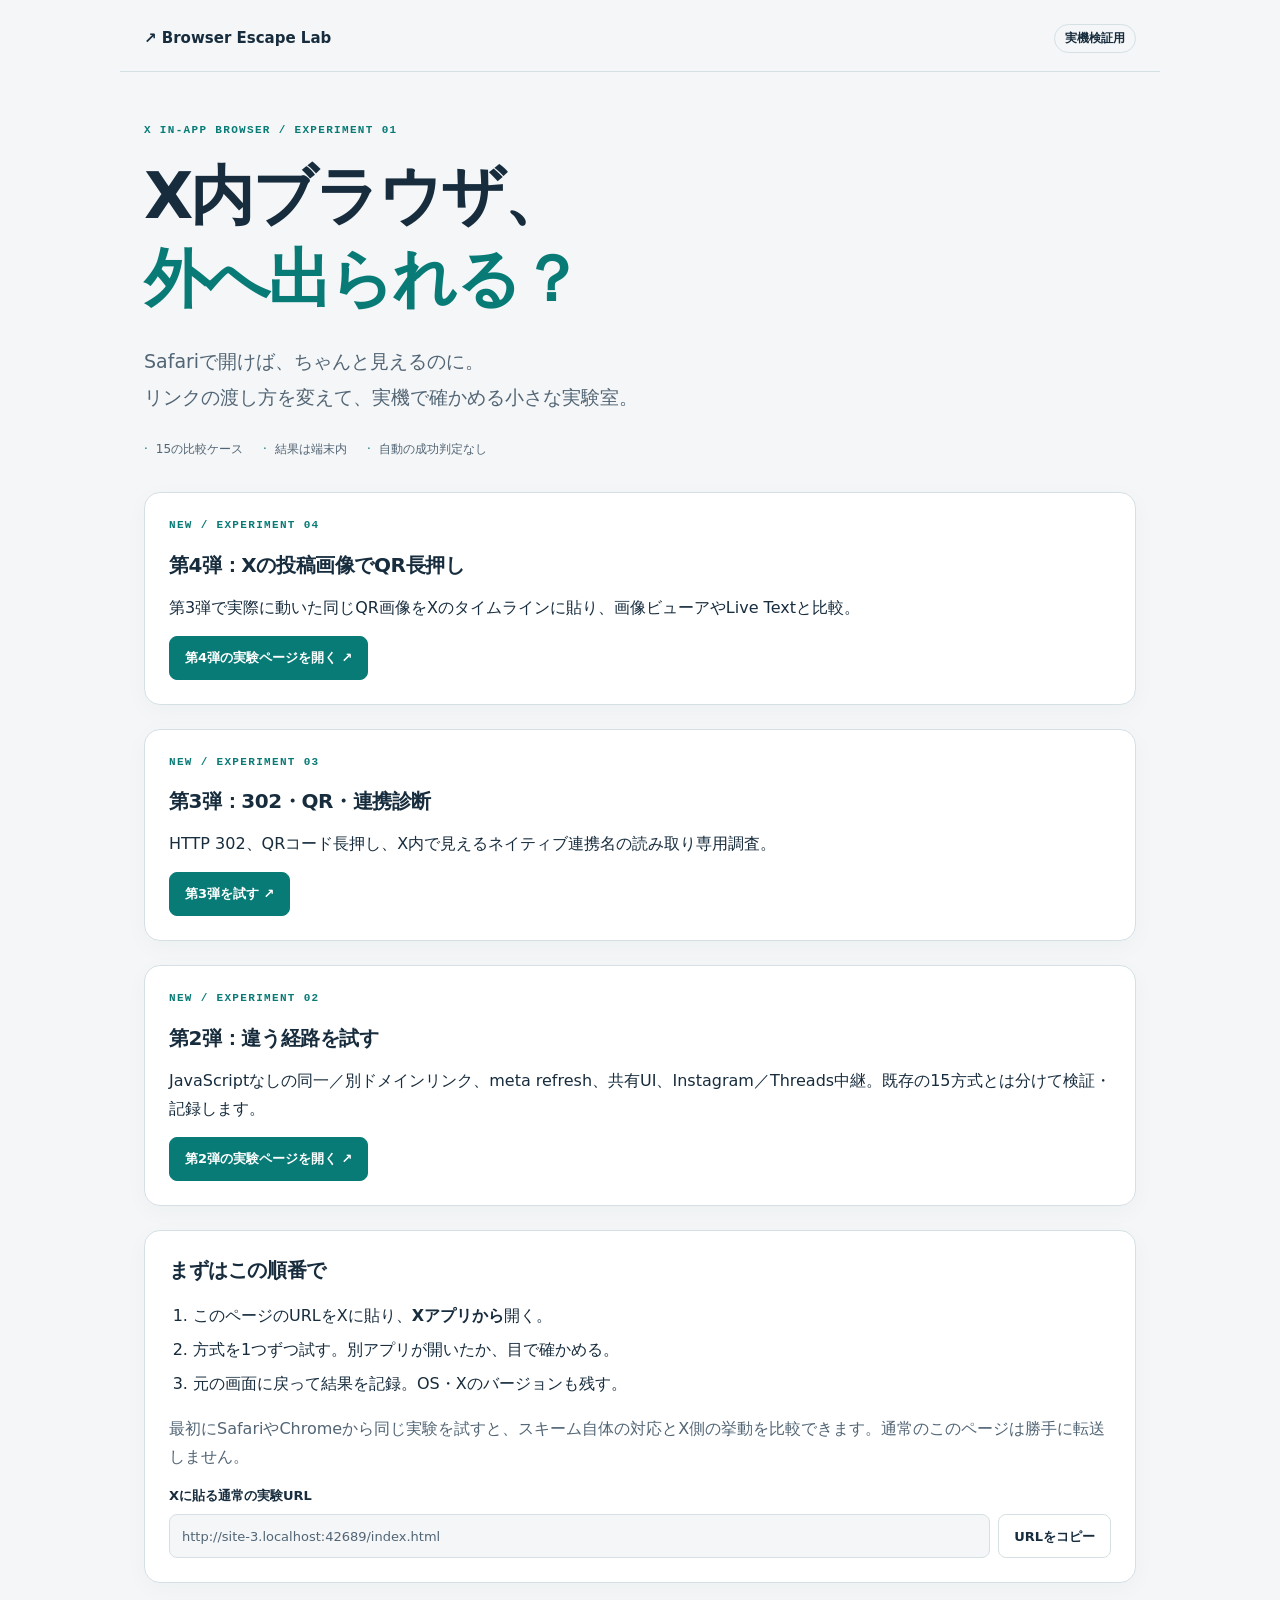
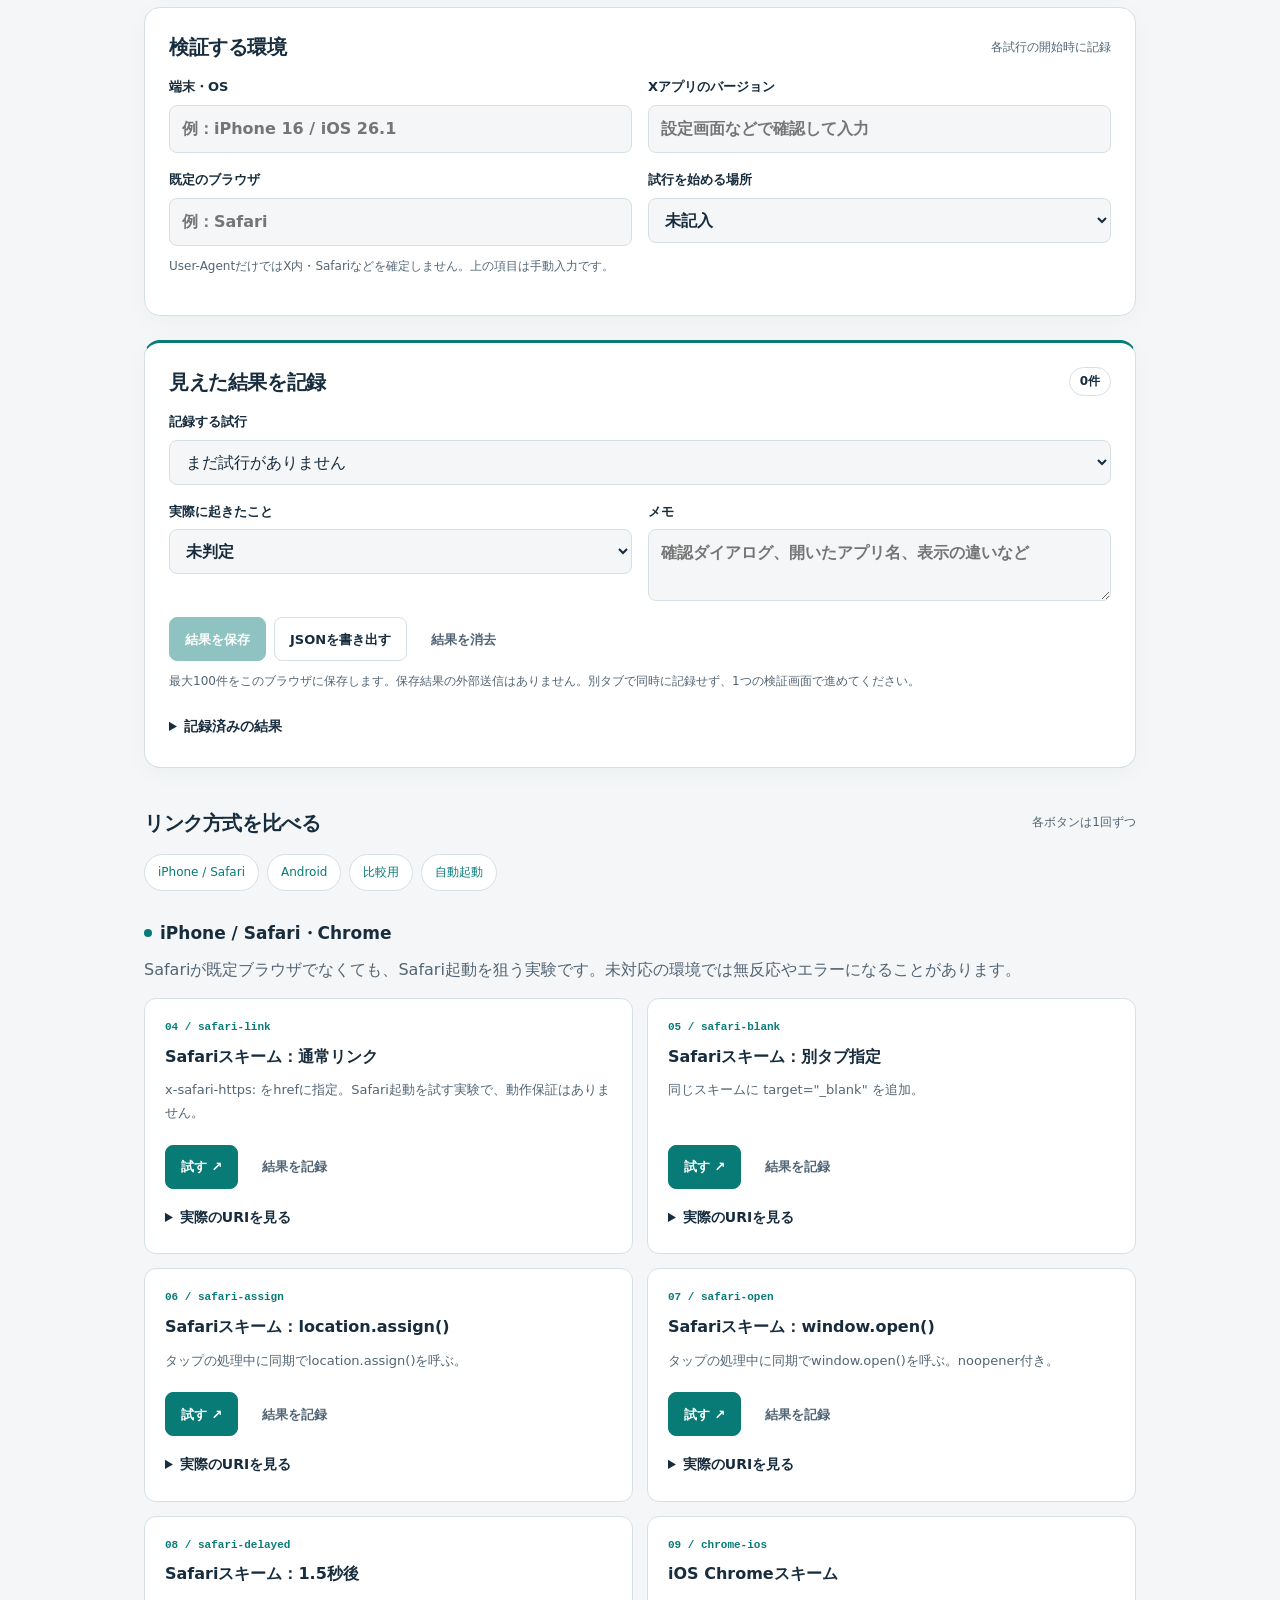
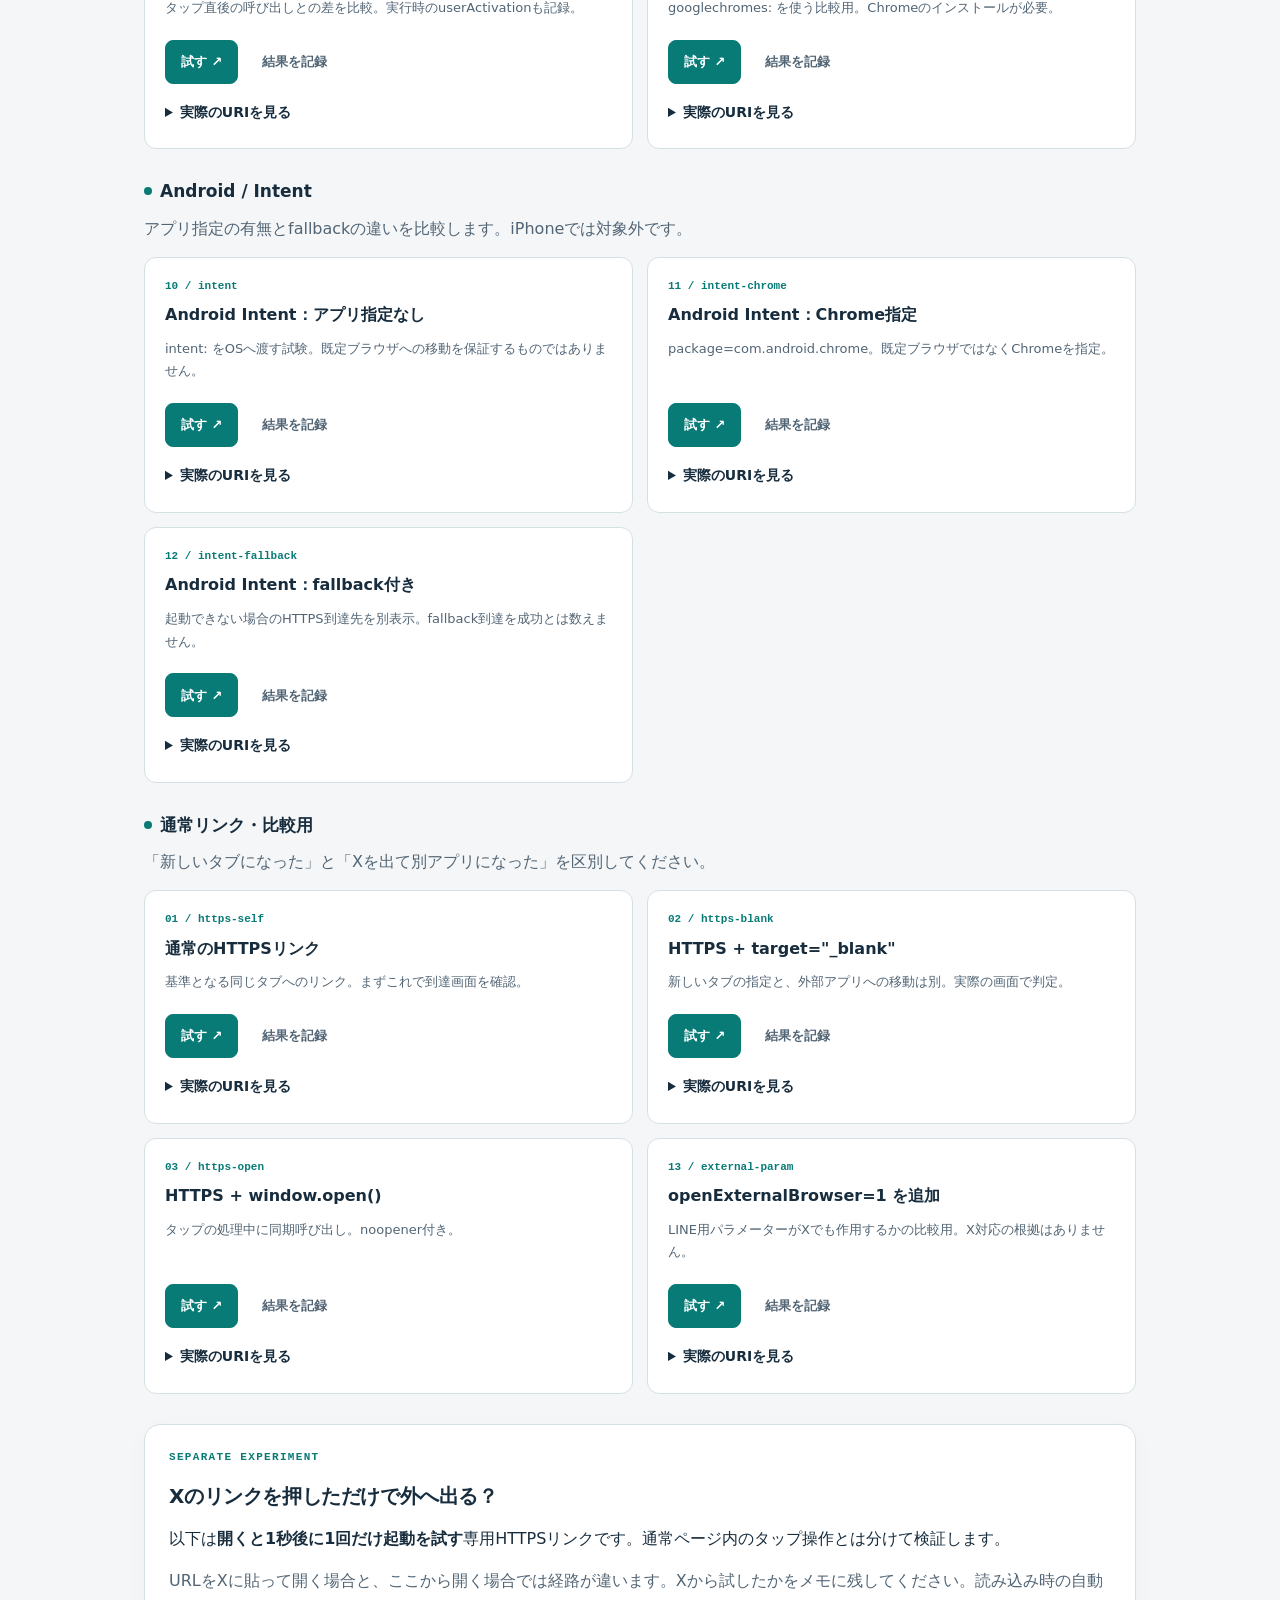
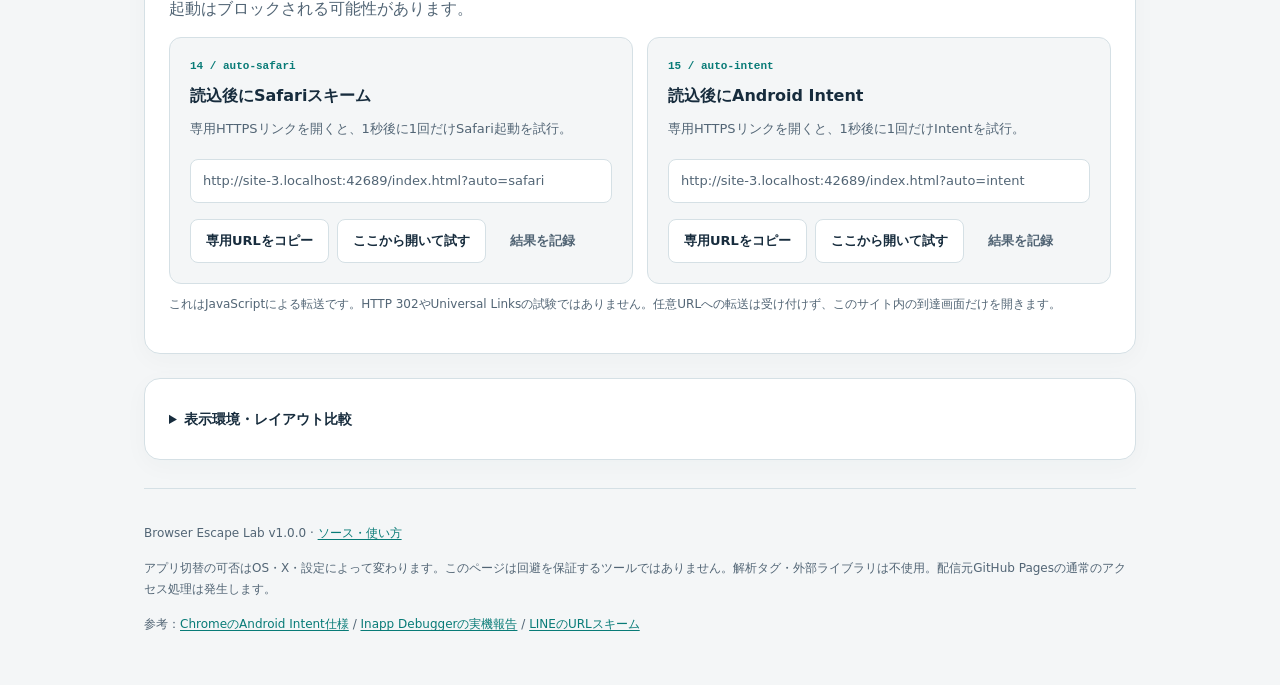
==== commit 07c61bfc: "feat: add round-four X image and Live Text escape experiments" ====
--- a/index.html
+++ b/index.html
@@ -34,7 +34,11 @@
     <p class="lead">Safariで開けば、ちゃんと見えるのに。<br>リンクの渡し方を変えて、実機で確かめる小さな実験室。</p>
     <div class="hero-meta"><span>15の比較ケース</span><span>結果は端末内</span><span>自動の成功判定なし</span></div>
   </section>
-  <section class="panel" aria-labelledby="round3-title">
+  <section class="panel" aria-labelledby="round4-title">
+<p class="eyebrow">NEW / EXPERIMENT 04</p><h2 id="round4-title">第4弾：Xの投稿画像でQR長押し</h2>
+<p>第3弾で実際に動いた同じQR画像をXのタイムラインに貼り、画像ビューアやLive Textと比較。</p><a class="button primary" href="round4/">第4弾の実験ページを開く ↗</a>
+</section>
+<section class="panel" aria-labelledby="round3-title">
     <p class="eyebrow">NEW / EXPERIMENT 03</p><h2 id="round3-title">第3弾：302・QR・連携診断</h2>
     <p>HTTP 302、QRコード長押し、X内で見えるネイティブ連携名の読み取り専用調査。</p>
     <a class="button primary" href="round3/">第3弾を試す ↗</a>
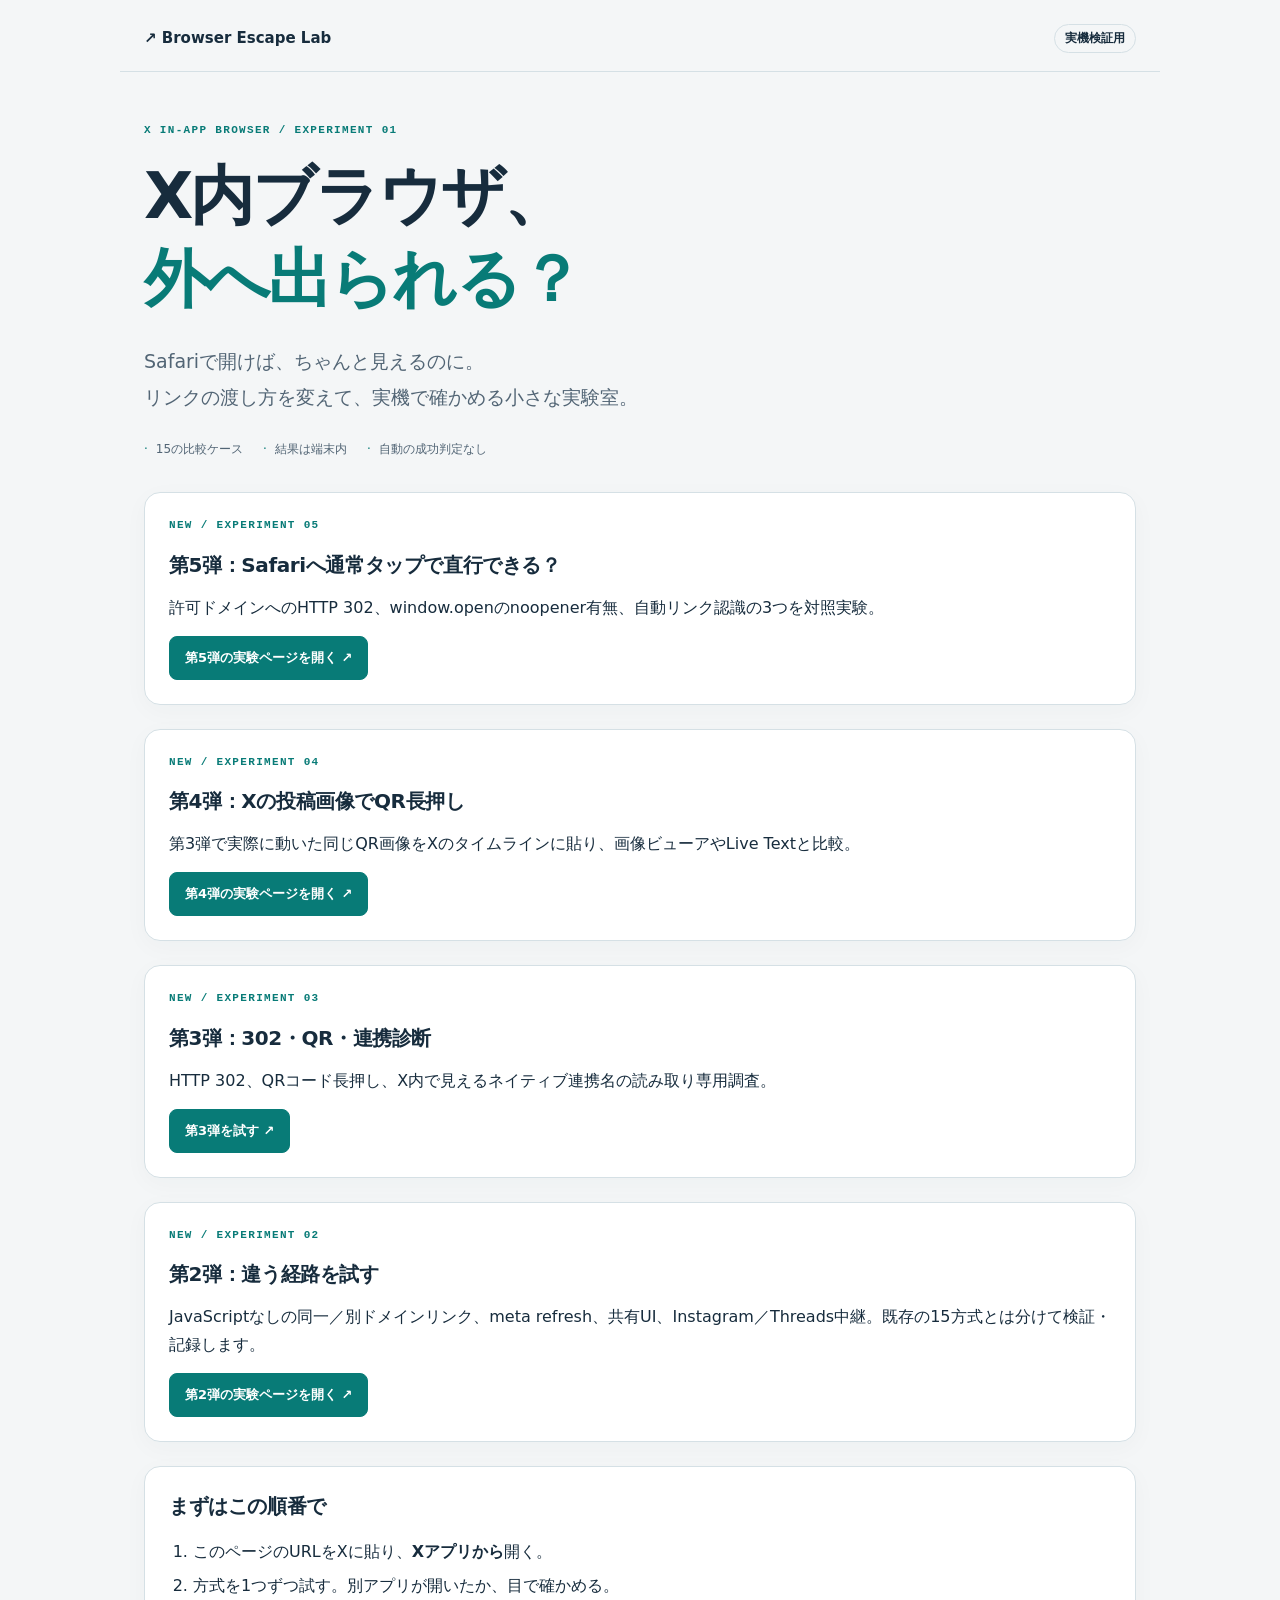
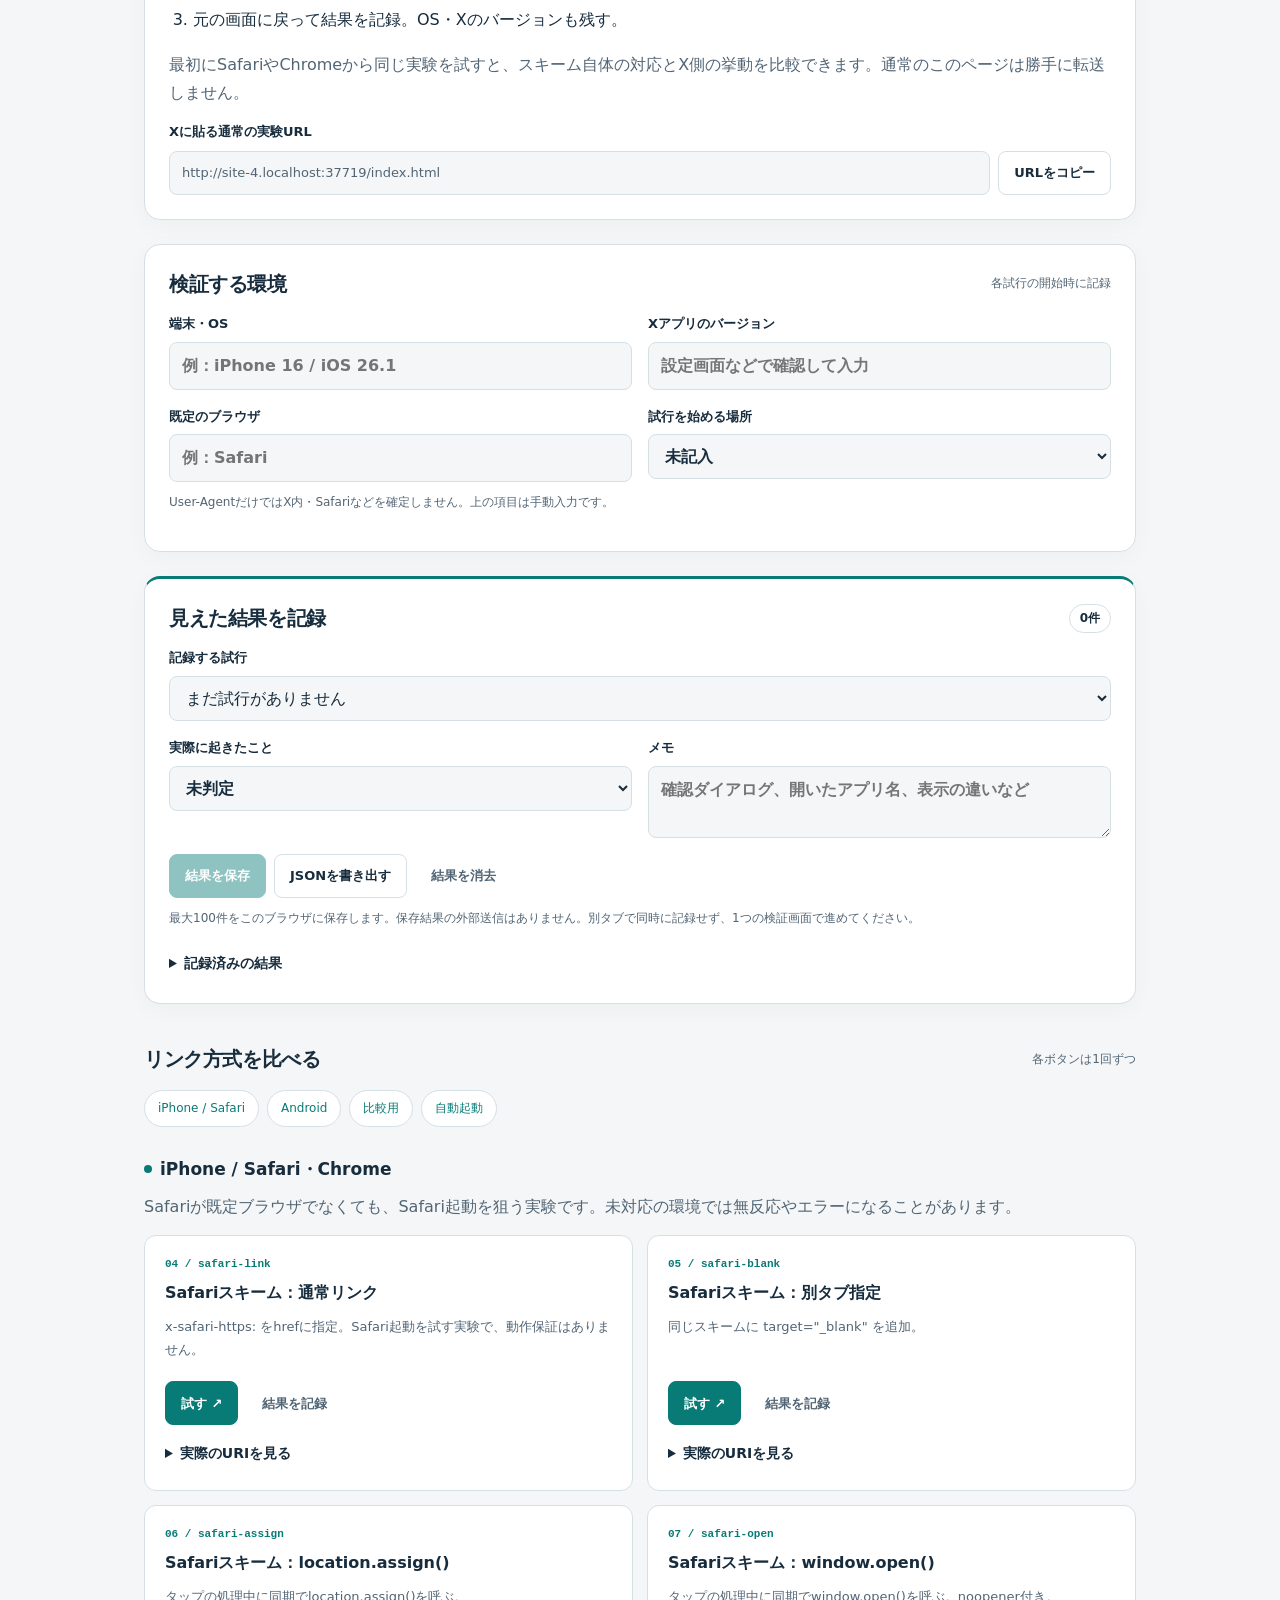
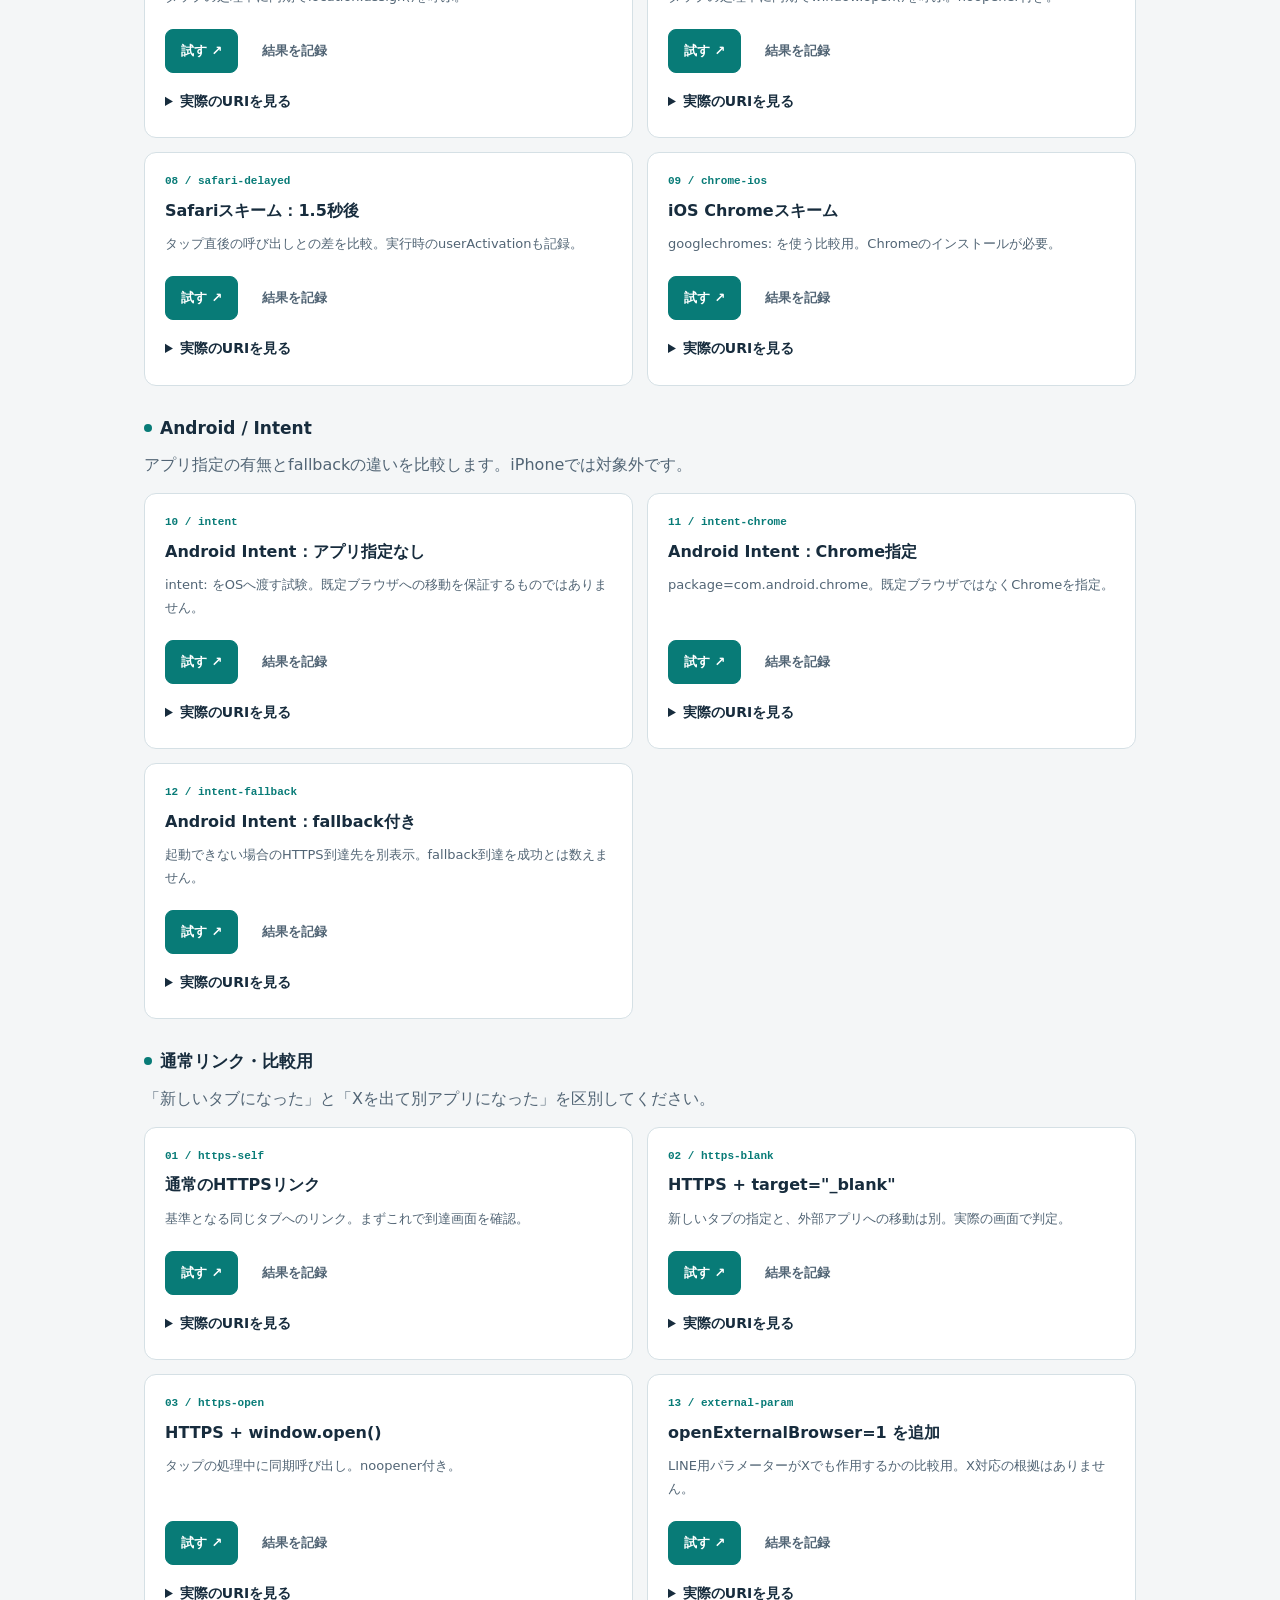
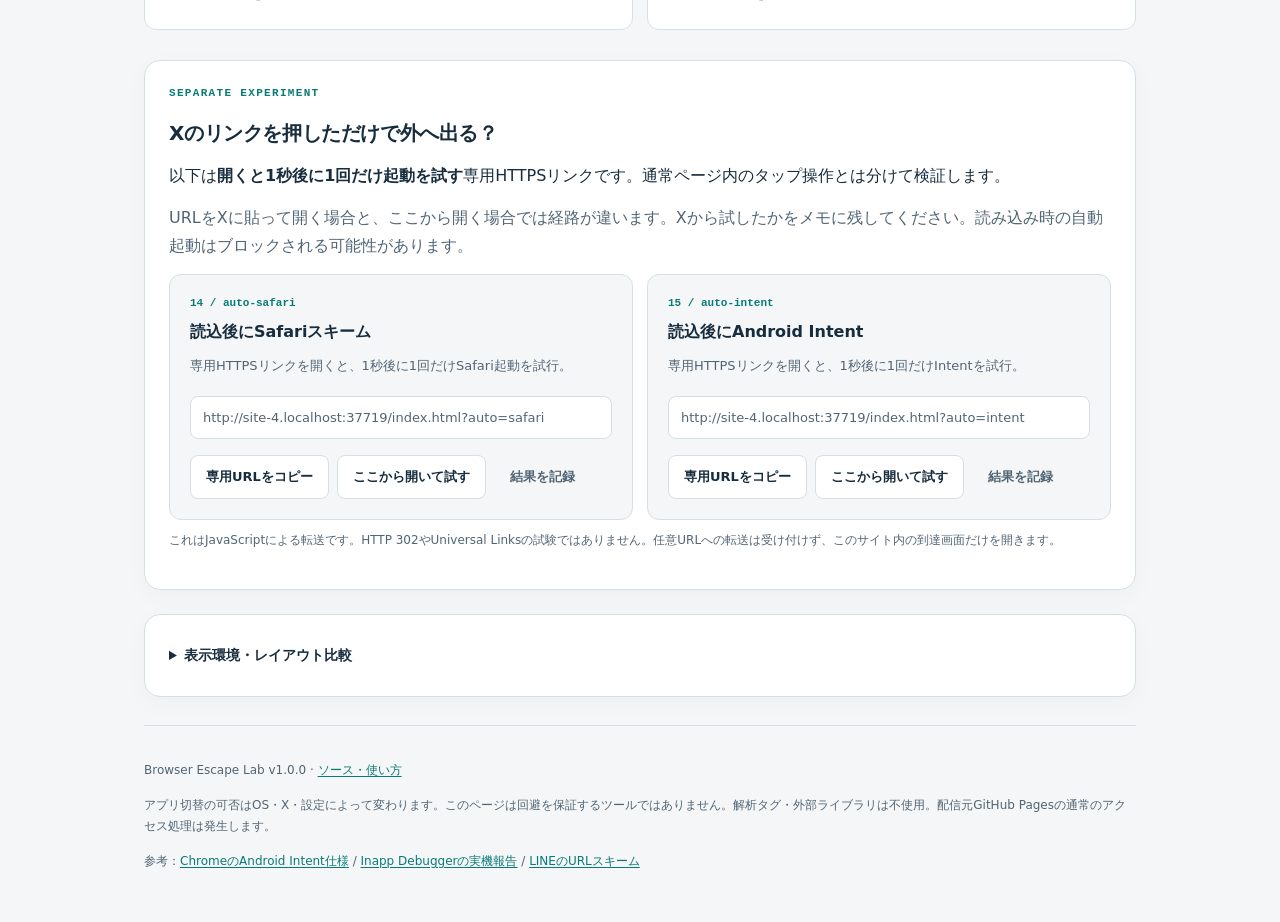
==== commit 77536c6b: "feat: add round-five one-tap Safari navigation experiments" ====
--- a/index.html
+++ b/index.html
@@ -34,7 +34,13 @@
     <p class="lead">Safariで開けば、ちゃんと見えるのに。<br>リンクの渡し方を変えて、実機で確かめる小さな実験室。</p>
     <div class="hero-meta"><span>15の比較ケース</span><span>結果は端末内</span><span>自動の成功判定なし</span></div>
   </section>
-  <section class="panel" aria-labelledby="round4-title">
+  <section class="panel" aria-labelledby="round5-title">
+  <p class="eyebrow">NEW / EXPERIMENT 05</p>
+  <h2 id="round5-title">第5弾：Safariへ通常タップで直行できる？</h2>
+  <p>許可ドメインへのHTTP 302、window.openのnoopener有無、自動リンク認識の3つを対照実験。</p>
+  <a class="button primary" href="round5/">第5弾の実験ページを開く ↗</a>
+</section>
+<section class="panel" aria-labelledby="round4-title">
 <p class="eyebrow">NEW / EXPERIMENT 04</p><h2 id="round4-title">第4弾：Xの投稿画像でQR長押し</h2>
 <p>第3弾で実際に動いた同じQR画像をXのタイムラインに貼り、画像ビューアやLive Textと比較。</p><a class="button primary" href="round4/">第4弾の実験ページを開く ↗</a>
 </section>
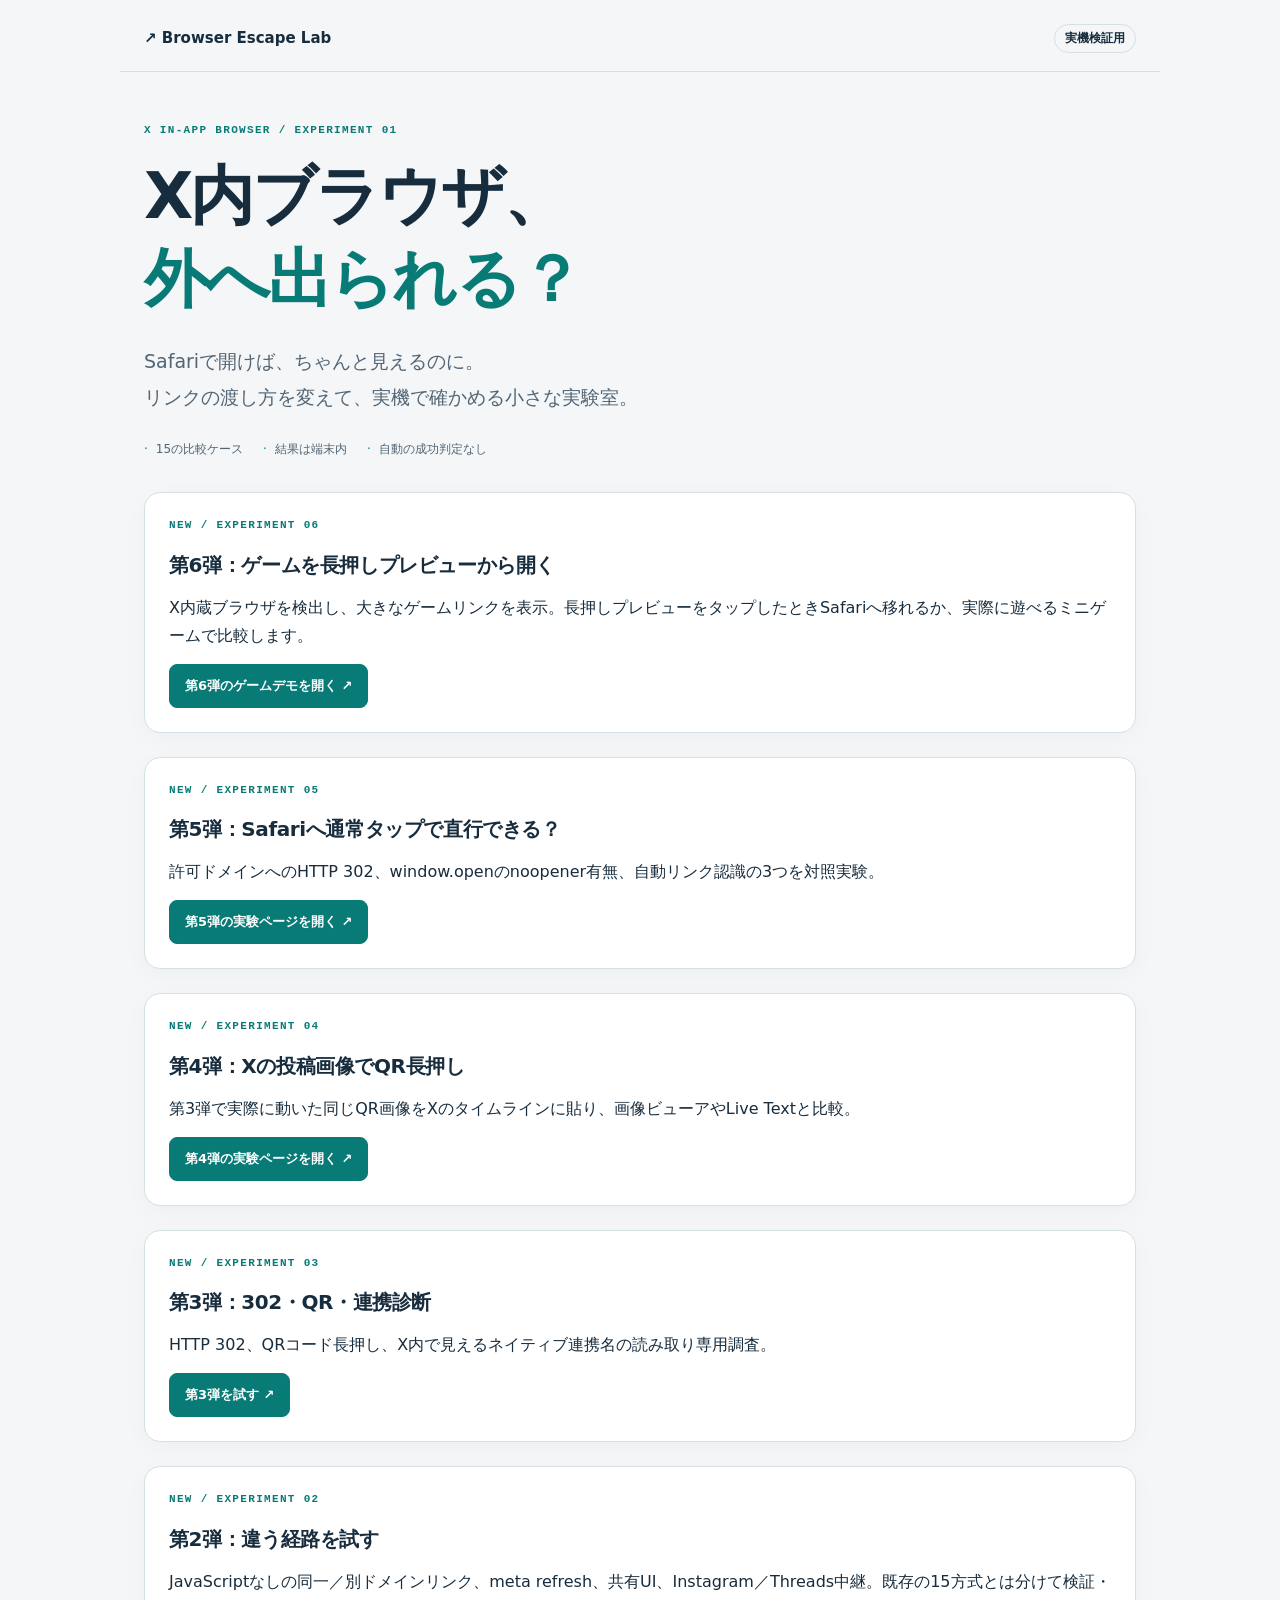
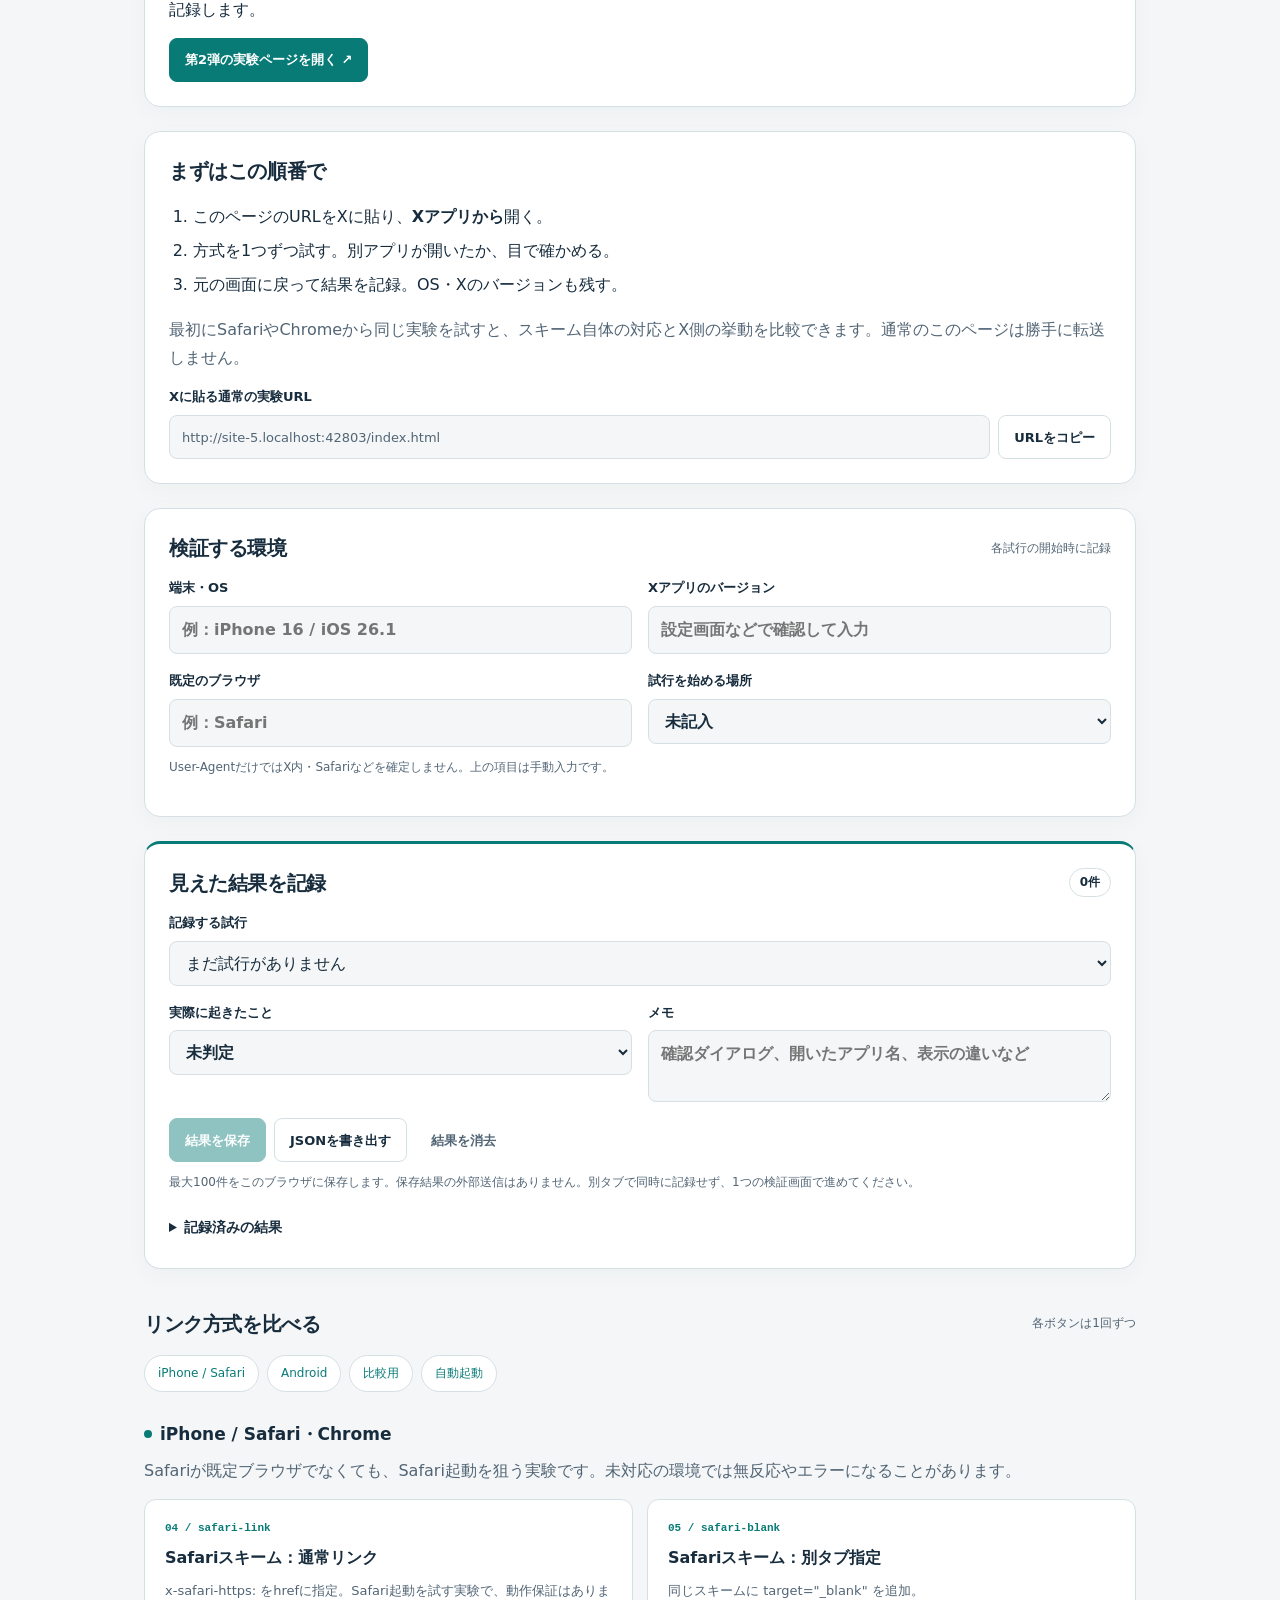
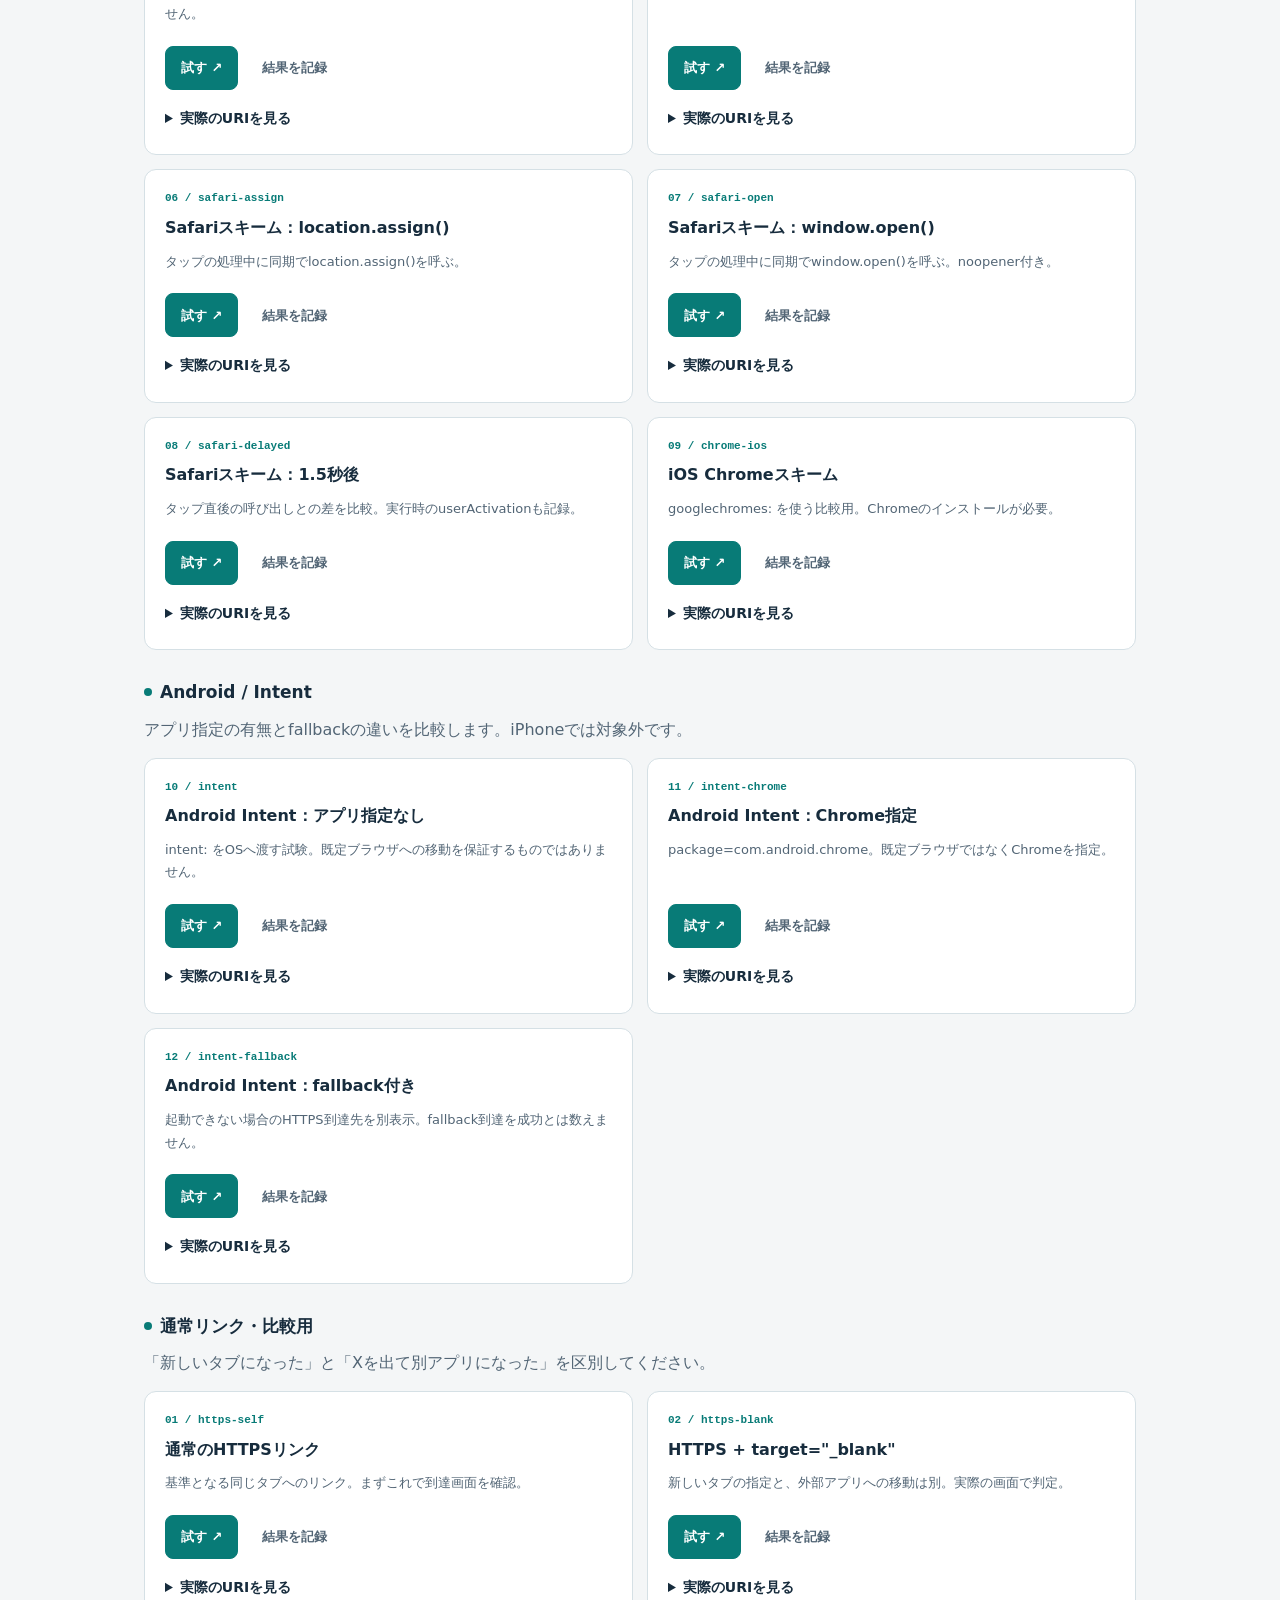
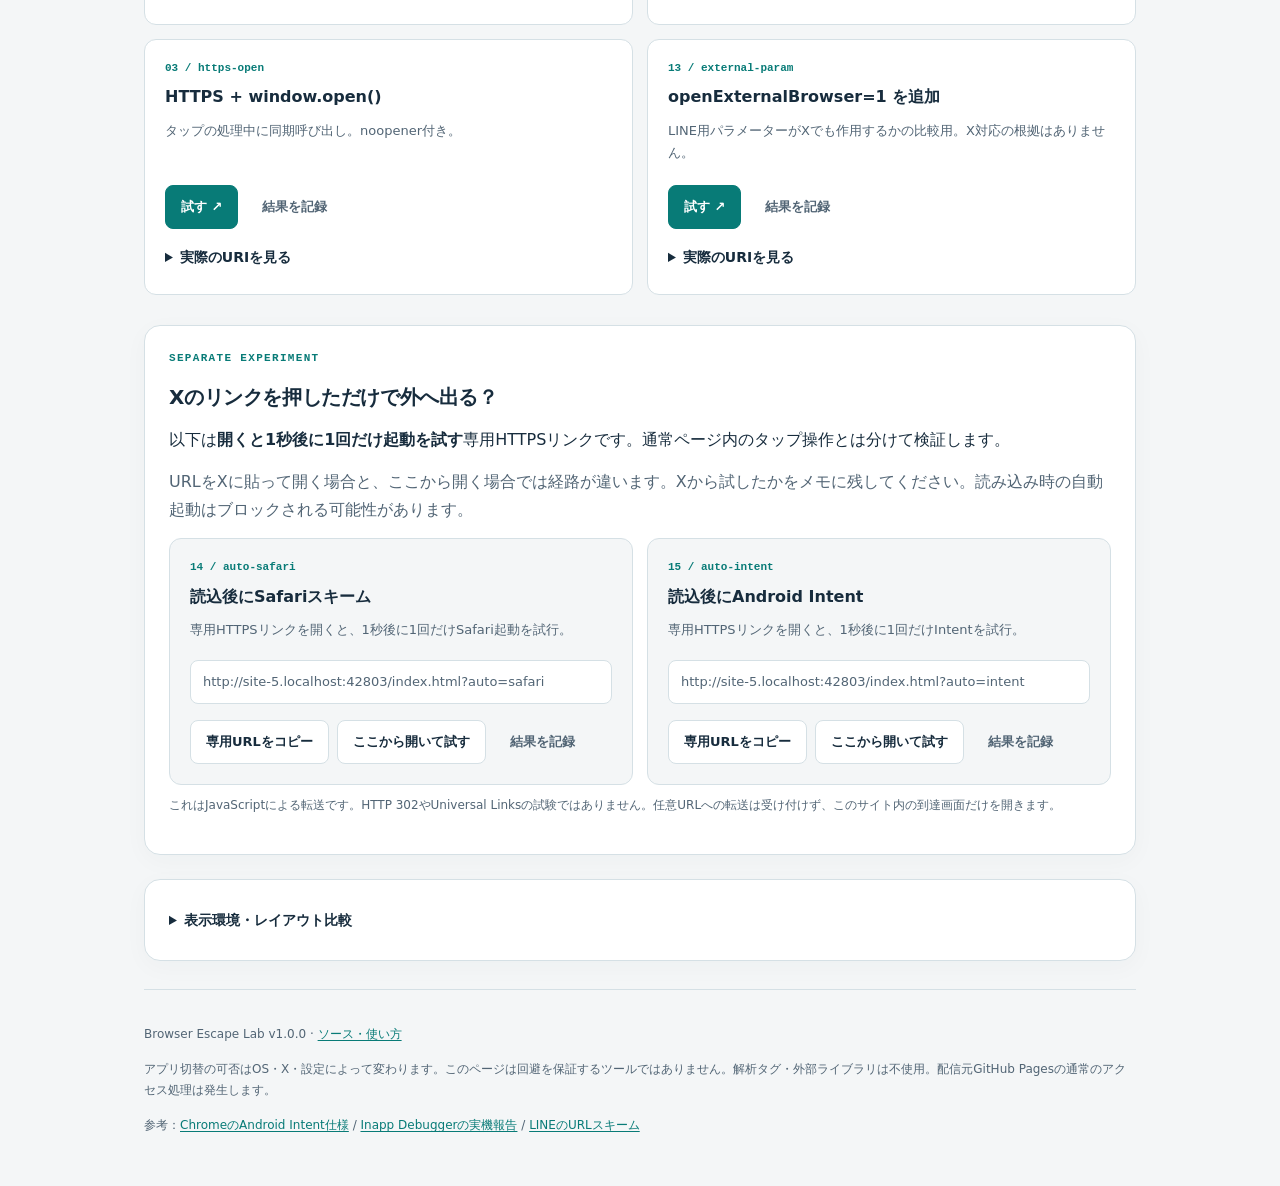
==== commit 61af261f: "feat: add game preview launch demo with iOS and Android routes" ====
--- a/index.html
+++ b/index.html
@@ -34,7 +34,13 @@
     <p class="lead">Safariで開けば、ちゃんと見えるのに。<br>リンクの渡し方を変えて、実機で確かめる小さな実験室。</p>
     <div class="hero-meta"><span>15の比較ケース</span><span>結果は端末内</span><span>自動の成功判定なし</span></div>
   </section>
-  <section class="panel" aria-labelledby="round5-title">
+  <section class="panel" aria-labelledby="round6-title">
+  <p class="eyebrow">NEW / EXPERIMENT 06</p>
+  <h2 id="round6-title">第6弾：ゲームを長押しプレビューから開く</h2>
+  <p>X内蔵ブラウザを検出し、大きなゲームリンクを表示。長押しプレビューをタップしたときSafariへ移れるか、実際に遊べるミニゲームで比較します。</p>
+  <a class="button primary" href="round6/">第6弾のゲームデモを開く ↗</a>
+</section>
+<section class="panel" aria-labelledby="round5-title">
   <p class="eyebrow">NEW / EXPERIMENT 05</p>
   <h2 id="round5-title">第5弾：Safariへ通常タップで直行できる？</h2>
   <p>許可ドメインへのHTTP 302、window.openのnoopener有無、自動リンク認識の3つを対照実験。</p>
